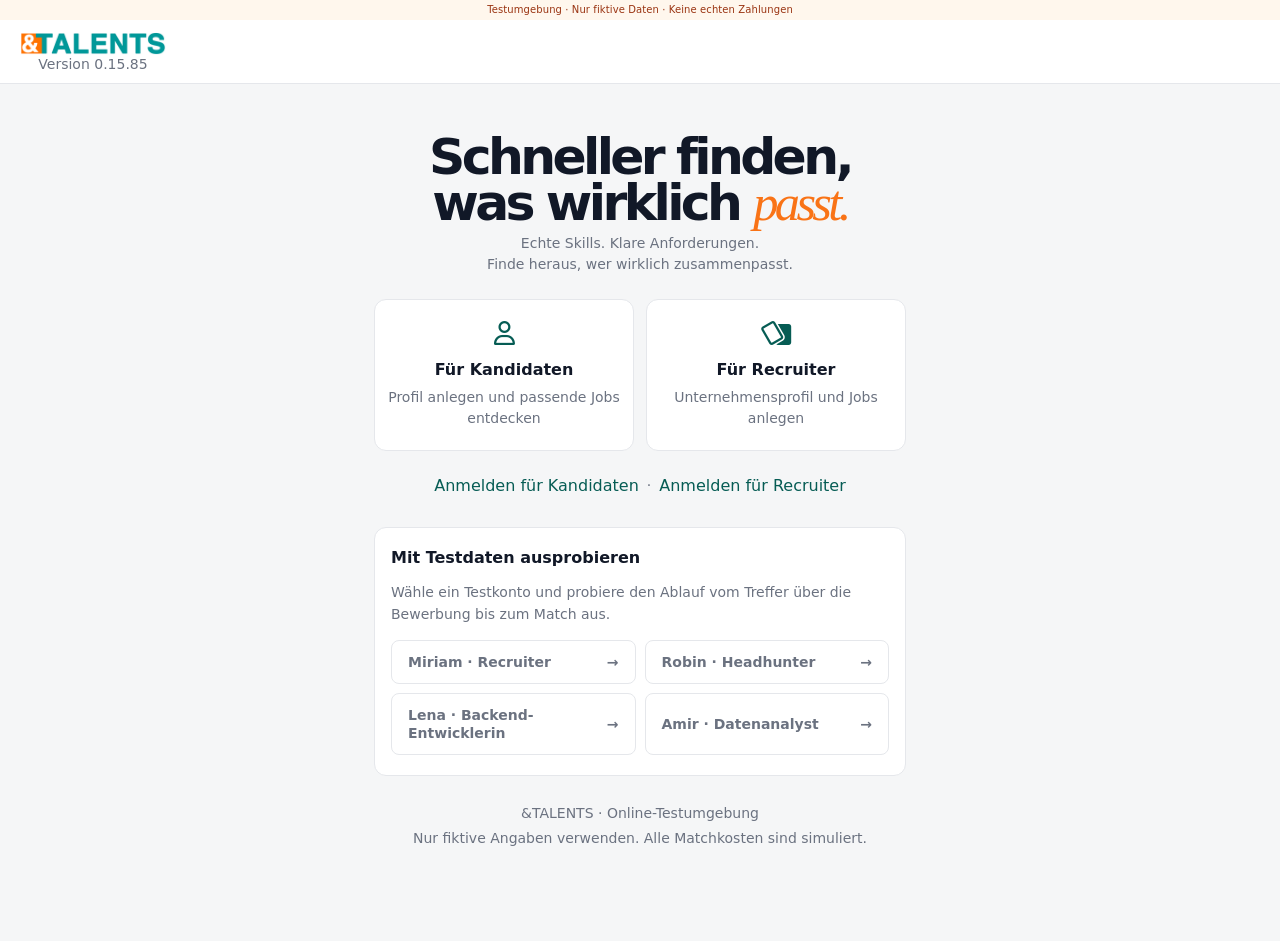
==== index.html @ 37db9def "Publish recruiter feedback in &TALENTS 0.15.85" ====
<!doctype html>
<html lang="de"><head><meta charset="utf-8"><meta name="viewport" content="width=device-width,initial-scale=1,viewport-fit=cover"><meta name="theme-color" content="#0da596"><meta name="description" content="&TALENTS Testumgebung – Profile, Jobs und skillbasiertes Matching."><title>&TALENTS · Testumgebung</title><link rel="icon" href="./logo.webp"><link rel="stylesheet" href="./theme-colors.css?v=0.10.1"><link rel="stylesheet" href="./theme-fonts.css?v=0.10.1"><link rel="stylesheet" href="./style.css?v=0.10.1"><link rel="stylesheet" href="./mobile.css?v=0.14"><link rel="stylesheet" href="./rebuild.css?v=0.15.85"><link rel="stylesheet" href="./responsive.css?v=0.12"><link rel="stylesheet" href="./desktop-layout.css?v=0.15.79"></head><body><div class="testbar">Testumgebung · Nur fiktive Daten · Keine echten Zahlungen</div><div id="app"><main class="loading" aria-live="polite">&TALENTS wird geladen …</main></div><div id="toast" role="status" aria-live="polite"></div><dialog id="modal"></dialog><script type="module" src="./app.js?v=0.15.85"></script></body></html>
---- theme-colors.css ----
/* Gemeinsame Farbpalette für App und Design-Einstellungen. */
:root {
  --theme-color-text: #111827;
  --theme-color-muted-text: #6b7280;
  --theme-color-surface: #ffffff;
  --theme-color-canvas: #f5f6f7;
  --theme-color-neutral-soft: #e9edf1;
  --theme-color-border: #e5e7eb;
  --theme-color-brand-orange: #f97316;
  --theme-color-orange-ink: #9a3412;
  --theme-color-orange-soft: #fff7ed;
  --theme-color-brand-teal: #0da596;
  --theme-color-teal-ink: #065c54;
  --theme-color-teal-soft: #eaf8f5;
  --theme-color-match-pass: #c6e6d2;
  --theme-color-match-close: #e8f5ed;
  --theme-color-green-ink: #1d5b45;
  --theme-color-match-open: #f3e4e5;
  --theme-color-field-error: #b42318;
  --theme-color-bookmark: #6d489e;
  --theme-color-bookmark-soft: #f3eeff;
}
---- theme-fonts.css ----
/* Zentrale Standardschriftgrößen für die App */
:root {
  --theme-font-body: 16px;
  --theme-font-button: 14px;
  --theme-font-field-label: 14px;
  --theme-font-footer: 14px;
  --theme-font-hint: 14px;
  --theme-font-input: 14px;
  --theme-font-intro: 14px;
  --theme-font-match-score: 22px;
  --theme-font-match-score-label: 12px;
  --theme-font-match-skill: 16px;
  --theme-font-match-skill-compact: 14px;
  --theme-font-matched-profile-skill: 14px;
  --theme-font-password-rules: 14px;
  --theme-font-primary-full: 14px;
  --theme-font-section: 18px;
  --theme-font-size-10: 10px;
  --theme-font-size-11: 14px;
  --theme-font-size-12: 14px;
  --theme-font-size-13: 14px;
  --theme-font-size-14: 14px;
  --theme-font-size-15: 16px;
  --theme-font-size-16: 16px;
  --theme-font-size-17: 16px;
  --theme-font-size-18: 18px;
  --theme-font-size-19: 18px;
  --theme-font-size-20: 18px;
  --theme-font-size-21: 16px;
  --theme-font-size-22: 18px;
  --theme-font-size-23: 24px;
  --theme-font-size-24: 24px;
  --theme-font-size-25: 24px;
  --theme-font-size-26: 24px;
  --theme-font-size-27: 24px;
  --theme-font-size-28: 24px;
  --theme-font-size-31: 24px;
  --theme-font-size-33: 24px;
  --theme-font-size-53: 24px;
  --theme-font-size-8: 10px;
  --theme-font-size-9: 10px;
  --theme-font-subheading: 16px;
  --theme-font-swipe-title: 24px;
  --theme-font-swipe-title-compact: 18px;
  --theme-font-testbar: 10px;
  --theme-font-tile-label: 14px;
  --theme-font-tile-number: 24px;
  --theme-font-title: 24px;
}
---- style.css ----
:root{font-family:-apple-system,BlinkMacSystemFont,"Segoe UI",sans-serif;color:var(--theme-color-text);background:var(--theme-color-surface);font-size:var(--theme-font-size-15);--teal:var(--theme-color-teal-ink);--orange:var(--theme-color-brand-orange);--line:var(--theme-color-border);--muted:var(--theme-color-muted-text)}*{box-sizing:border-box}body{margin:0}button,input,select,textarea{font:inherit}button,a,input{touch-action:manipulation}button,a{ -webkit-tap-highlight-color:transparent}a{color:var(--theme-color-teal-ink);text-decoration:none}a:hover{text-decoration:underline}button{cursor:pointer}button:disabled{cursor:wait;opacity:.55}button:focus-visible,a:focus-visible{outline:3px solid var(--theme-color-brand-teal);outline-offset:3px}input,select,textarea{width:100%;border:1px solid var(--theme-color-border);border-radius:10px;padding:12px 14px;background:var(--theme-color-surface);color:var(--theme-color-text);outline:none;min-height:45px}input:focus,select:focus,textarea:focus{border-color:var(--teal);box-shadow:0 0 0 3px color-mix(in srgb, var(--theme-color-brand-teal) 10%, transparent)}textarea{resize:vertical;min-height:92px}input::placeholder{color:var(--theme-color-muted-text)}label.field{display:block;margin:0 0 20px}label.field>span{display:block;font-size:var(--theme-font-field-label);font-weight:600;margin-bottom:8px}small,.muted{color:var(--muted);font-size:var(--theme-font-size-13);line-height:1.55}.testbar{background:var(--theme-color-orange-soft);color:var(--theme-color-orange-ink);padding:7px 14px;text-align:center;font-size:var(--theme-font-size-11);letter-spacing:.1px;border-bottom:1px solid var(--theme-color-orange-soft)}.header{height:78px;border-bottom:1px solid var(--line);display:flex;align-items:center;justify-content:space-between;padding:0 30px;background:var(--theme-color-surface)}.logo{display:block;width:154px;height:auto;mix-blend-mode:multiply}.header-actions{display:flex;gap:12px;align-items:center}.iconbtn{border:1px solid var(--line);background:var(--theme-color-surface);border-radius:50%;width:40px;height:40px;display:inline-flex;align-items:center;justify-content:center;color:var(--theme-color-muted-text);font-size:var(--theme-font-size-19)}.header .brand{margin:auto}.page{max-width:1080px;margin:40px auto 110px;padding:0 24px}.narrow{max-width:450px;margin:30px auto 65px;padding:0 22px}.narrow .logo{margin:0 auto 28px;width:145px}.narrow h1{font-size:var(--theme-font-size-20);margin-bottom:10px}.narrow h2{font-size:var(--theme-font-size-18);margin:25px 0 18px}.intro{font-size:var(--theme-font-intro);line-height:1.6;color:var(--theme-color-muted-text);margin:0 0 23px}h1{font-size:var(--theme-font-size-27);font-weight:650;margin:0 0 10px}h2{font-size:var(--theme-font-size-20);font-weight:600}h3{font-size:var(--theme-font-size-17);font-weight:650;margin:0 0 14px}p{line-height:1.6}.box{background:var(--theme-color-surface);border:1px solid var(--line);border-radius:14px;padding:24px;margin:18px 0;box-shadow:0 1px 3px color-mix(in srgb, var(--theme-color-text) 5%, transparent)}.box.flat{box-shadow:none}.btn{display:inline-flex;justify-content:center;align-items:center;gap:9px;border:0;border-radius:9px;background:var(--teal);color:var(--theme-color-surface);padding:12px 19px;font-weight:600;line-height:1.3;min-height:43px;text-decoration:none}.btn:hover{background:var(--theme-color-teal-ink);text-decoration:none}.btn.orange{background:var(--orange)}.btn.orange:hover{background:color-mix(in srgb, var(--theme-color-brand-orange) 85%, var(--theme-color-text))}.btn.secondary{background:var(--theme-color-surface);border:1px solid var(--theme-color-border);color:var(--theme-color-muted-text)}.btn.secondary:hover{background:var(--theme-color-canvas)}.btn.danger{background:var(--theme-color-match-open);color:var(--theme-color-field-error);border:1px solid var(--theme-color-match-open)}.btn.full{width:100%}.btn.small{padding:8px 13px;font-size:var(--theme-font-size-13);min-height:34px}.btn:disabled{pointer-events:none}.row{display:flex;align-items:center;gap:12px}.row.between{justify-content:space-between}.row.wrap{flex-wrap:wrap}.cols{display:grid;grid-template-columns:1fr 1fr;gap:16px}.steps{display:flex;justify-content:center;align-items:center;margin:5px 0 10px;gap:9px}.step{width:31px;height:31px;border-radius:50%;background:var(--theme-color-neutral-soft);color:var(--theme-color-muted-text);display:grid;place-items:center;font-size:var(--theme-font-size-13)}.step.active{background:var(--orange);color:var(--theme-color-surface)}.step.done{background:var(--teal);color:var(--theme-color-surface)}.step-line{width:46px;height:4px;background:var(--theme-color-border)}.step-caption{text-align:center;font-size:var(--theme-font-size-12);color:var(--theme-color-muted-text);margin-bottom:24px}.choices{display:flex;gap:8px;flex-wrap:wrap;margin-top:8px}.choice{position:relative;cursor:pointer}.choice input{position:absolute;opacity:0;width:1px;height:1px;min-height:0}.choice span{display:block;padding:10px 13px;border-radius:8px;border:1px solid var(--theme-color-border);color:var(--theme-color-muted-text);background:var(--theme-color-surface);font-size:var(--theme-font-size-13)}.choice input:checked+span{background:var(--theme-color-teal-soft);border-color:var(--teal);color:var(--theme-color-teal-ink)}.choice input:focus-visible+span{outline:3px solid var(--theme-color-brand-teal)}.group{margin-bottom:23px}.group>label,.group-title{font-size:var(--theme-font-size-14);font-weight:600}.group .hint{margin-top:7px}.section-label{font-size:var(--theme-font-size-13);text-transform:uppercase;letter-spacing:.8px;color:var(--theme-color-muted-text);margin:26px 0 18px}.skill-search{position:relative}.search-results{border:1px solid var(--line);border-radius:9px;margin:6px 0 14px;background:var(--theme-color-surface);max-height:260px;overflow:auto}.search-results:empty{display:none}.result{display:block;width:100%;border:0;background:none;text-align:left;padding:10px 12px;color:var(--theme-color-text);border-bottom:1px solid var(--theme-color-border);font-size:var(--theme-font-size-13)}.result:hover{background:var(--theme-color-teal-soft);color:var(--theme-color-teal-ink)}.result:last-child{border-bottom:0}.skill-area{margin:20px 0}.chips{display:flex;flex-wrap:wrap;gap:8px}.chip{display:inline-flex;align-items:center;gap:6px;font-size:var(--theme-font-size-12);border:1px solid var(--theme-color-border);background:var(--theme-color-surface);border-radius:7px;padding:7px 10px;color:var(--theme-color-muted-text)}.chip.fire{border-color:var(--theme-color-orange-soft);background:var(--theme-color-orange-soft);color:var(--theme-color-orange-ink)}.chip.good{background:var(--theme-color-match-close);border-color:var(--theme-color-match-pass);color:var(--theme-color-green-ink)}.chip.partial{background:var(--theme-color-orange-soft);border-color:var(--theme-color-orange-soft);color:var(--theme-color-orange-ink)}.chip.missing{background:var(--theme-color-match-open);border-color:var(--theme-color-match-open);color:var(--theme-color-field-error)}.chip button{border:0;padding:0;background:transparent;line-height:1;font-size:var(--theme-font-size-15);color:var(--theme-color-muted-text)}.chip .fire-toggle{filter:grayscale(1);opacity:.5}.chip.fire .fire-toggle{filter:none;opacity:1}.chip .remove-skill{margin-left:3px}.skill-title{font-size:var(--theme-font-size-13);margin-bottom:11px;font-weight:600}.counter{position:fixed;right:24px;top:130px;border:1px solid var(--theme-color-match-pass);background:var(--theme-color-match-close);color:var(--theme-color-green-ink);border-radius:11px;min-width:95px;text-align:center;padding:14px 12px;z-index:5}.counter strong{display:block;font-size:var(--theme-font-size-25);line-height:1.2}.counter small{color:inherit}.password-rules{list-style:none;padding:8px 0 0;margin:0;color:var(--theme-color-muted-text);font-size:var(--theme-font-size-11);line-height:1.9}.password-rules .valid{color:var(--theme-color-green-ink)}.password-rules li::before{content:'✓ ';margin-right:3px}.error{border:1px solid var(--theme-color-match-open);background:var(--theme-color-match-open);color:var(--theme-color-field-error);border-radius:9px;padding:12px 14px;margin:14px 0;font-size:var(--theme-font-size-13);line-height:1.55}.notice{background:var(--theme-color-teal-soft);border:1px solid var(--theme-color-teal-soft);border-radius:9px;padding:12px 14px;font-size:var(--theme-font-size-13);color:var(--theme-color-teal-ink);line-height:1.6}.notice.orange{background:var(--theme-color-orange-soft);border-color:var(--theme-color-orange-soft);color:var(--theme-color-orange-ink)}.spacer{height:18px}.stats{display:grid;grid-template-columns:repeat(4,1fr);gap:17px;margin:28px 0}.stat{background:var(--theme-color-surface);border:1px solid var(--line);border-radius:13px;padding:22px 20px}.stat strong{display:block;font-size:var(--theme-font-size-31);color:var(--teal);font-weight:600;margin-bottom:5px}.stat span{font-size:var(--theme-font-size-12);color:var(--theme-color-muted-text)}.stats .stat:last-child strong{color:var(--orange)}.cards{display:grid;grid-template-columns:repeat(2,minmax(0,1fr));gap:18px}.job-card{background:var(--theme-color-surface);border:1px solid var(--line);border-radius:14px;padding:22px;position:relative;min-width:0}.job-card h3{font-size:var(--theme-font-size-17);line-height:1.4;padding-right:64px}.company{color:var(--teal);font-size:var(--theme-font-size-13);margin-bottom:10px}.meta{display:flex;gap:10px;flex-wrap:wrap;color:var(--theme-color-muted-text);font-size:var(--theme-font-size-12);margin:10px 0 17px}.job-description{font-size:var(--theme-font-size-13);color:var(--theme-color-muted-text);line-height:1.65;margin:18px 0}.score{display:inline-flex;align-items:center;justify-content:center;flex-direction:column;width:58px;height:58px;border:3px solid var(--theme-color-match-pass);border-radius:50%;font-size:var(--theme-font-size-19);color:var(--teal);font-weight:650;flex-shrink:0}.score small{font-size:var(--theme-font-size-8);color:var(--theme-color-muted-text);font-weight:400}.job-card>.score{position:absolute;right:18px;top:20px}.card-footer{border-top:1px solid var(--theme-color-border);margin-top:20px;padding-top:16px;display:flex;align-items:center;justify-content:space-between;gap:8px}.badge{display:inline-flex;align-items:center;font-size:var(--theme-font-size-11);padding:5px 9px;border-radius:5px;background:var(--theme-color-canvas);color:var(--theme-color-muted-text);white-space:nowrap}.badge.matched{color:var(--theme-color-brand-teal);background:var(--theme-color-match-pass)}.badge.pending{background:var(--theme-color-orange-soft);color:var(--theme-color-orange-ink)}.badge.rejected,.badge.closed{background:var(--theme-color-match-open);color:var(--theme-color-field-error)}.nav{position:fixed;bottom:0;left:0;right:0;background:var(--theme-color-surface);border-top:1px solid var(--line);height:75px;display:flex;align-items:stretch;justify-content:center;gap:15px;z-index:20;padding-bottom:env(safe-area-inset-bottom)}.nav a{width:95px;display:flex;align-items:center;justify-content:center;flex-direction:column;gap:6px;color:var(--theme-color-muted-text);font-size:var(--theme-font-size-10)}.nav a:hover{text-decoration:none;background:var(--theme-color-surface)}.nav a.active{color:var(--teal);border-top:2px solid var(--teal)}.nav .navicon{font-size:var(--theme-font-size-22);height:24px}.loading{padding:80px 25px;text-align:center;color:var(--theme-color-muted-text);font-size:var(--theme-font-size-14)}.empty{text-align:center;padding:45px 22px;background:var(--theme-color-surface);border:1px dashed var(--theme-color-border);border-radius:13px;color:var(--theme-color-muted-text);line-height:1.7}.empty h2{font-size:var(--theme-font-size-18);color:var(--theme-color-muted-text);font-weight:500}.empty .empty-icon{font-size:var(--theme-font-size-33);color:var(--theme-color-match-pass)}.swipe-container{max-width:460px;margin:25px auto}.swipe-card{border:1px solid var(--line);border-radius:19px;background:var(--theme-color-surface);box-shadow:0 9px 30px color-mix(in srgb, var(--theme-color-text) 5%, transparent);padding:28px;touch-action:pan-y;transition:transform .18s,opacity .18s}.swipe-card h2{font-size:var(--theme-font-size-22);line-height:1.4;margin:20px 0 13px}.swipe-top{display:flex;align-items:center;justify-content:space-between}.swipe-actions{display:flex;justify-content:center;gap:22px;margin:25px 0 18px}.swipe-actions button{border:1px solid var(--theme-color-border);background:var(--theme-color-surface);border-radius:50%;width:62px;height:62px;font-size:var(--theme-font-size-25);box-shadow:0 4px 12px color-mix(in srgb, var(--theme-color-text) 5%, transparent)}.swipe-actions button.apply{color:var(--teal);border-color:var(--theme-color-match-pass);width:72px;height:72px;margin-top:-5px;background:var(--theme-color-surface)}.swipe-actions button.skip{color:var(--theme-color-field-error)}.swipe-actions button.bookmark{color:var(--theme-color-bookmark)}.swipe-actions-labels{display:flex;justify-content:center;gap:33px;font-size:var(--theme-font-size-11);color:var(--theme-color-muted-text)}.swipe-card.leaving{transform:translateX(100px) rotate(9deg);opacity:.1}.toolbar{display:flex;justify-content:space-between;gap:15px;align-items:end;margin:25px 0}.toolbar select{max-width:330px}.toolbar label.field{margin:0}.divider{height:1px;background:var(--line);margin:25px 0}dialog{border:1px solid var(--theme-color-border);border-radius:17px;padding:0;max-width:620px;width:calc(100% - 32px);box-shadow:0 24px 80px color-mix(in srgb, var(--theme-color-text) 15%, transparent);max-height:90vh}dialog::backdrop{background:color-mix(in srgb, var(--theme-color-text) 38%, transparent);backdrop-filter:blur(2px)}.modal-body{padding:26px}.modal-head{display:flex;justify-content:space-between;gap:18px;align-items:start;border-bottom:1px solid var(--line);padding-bottom:18px;margin-bottom:20px}.modal-head h2{margin:0;font-size:var(--theme-font-size-20);line-height:1.4}.modal-head .iconbtn{flex-shrink:0}.modal-actions{display:flex;justify-content:flex-end;gap:10px;margin-top:24px}.details-section{margin-top:23px}.details-section h3{font-size:var(--theme-font-size-14)}.contact{background:var(--theme-color-teal-soft);border:1px solid var(--theme-color-teal-soft);border-radius:10px;padding:18px;line-height:1.9;font-size:var(--theme-font-size-14)}.avatar{height:44px;width:44px;background:var(--theme-color-teal-soft);border-radius:50%;display:grid;place-items:center;color:var(--theme-color-brand-teal);font-weight:600}.document{padding:13px 0;border-bottom:1px solid var(--theme-color-border);display:flex;align-items:center;justify-content:space-between;gap:10px}.document span{overflow-wrap:anywhere;font-size:var(--theme-font-size-13)}.welcome{text-align:center;padding:12px 0}.welcome h1{font-size:var(--theme-font-size-26)}.welcome .intro{font-size:var(--theme-font-size-14)}.role-cards{display:grid;grid-template-columns:1fr 1fr;gap:15px;margin:24px 0}.role-card{border:1px solid var(--line);border-radius:12px;padding:24px 15px;background:var(--theme-color-surface);display:block;color:var(--theme-color-text)}.role-card:hover{text-decoration:none;border-color:var(--theme-color-teal-ink)}.role-card strong{display:block;margin:12px 0 8px;font-size:var(--theme-font-size-16)}.role-card .symbol{font-size:var(--theme-font-size-28);color:var(--theme-color-teal-ink)}.demo-list{display:grid;gap:9px;margin-top:14px}.demo-list button{text-align:left;justify-content:space-between;font-size:var(--theme-font-size-13)}.footer-note{text-align:center;font-size:var(--theme-font-size-11);color:var(--theme-color-muted-text);line-height:1.8;margin:25px 0}.form-error:empty{display:none}.user-summary{display:grid;grid-template-columns:1fr 1fr;gap:15px;font-size:var(--theme-font-size-13)}.user-summary strong{display:block;font-size:var(--theme-font-size-11);font-weight:500;color:var(--theme-color-muted-text);margin-bottom:5px}#toast{position:fixed;left:50%;bottom:94px;transform:translateX(-50%);background:var(--theme-color-teal-ink);color:var(--theme-color-surface);border-radius:10px;padding:12px 20px;z-index:100;max-width:90%;box-shadow:0 7px 25px color-mix(in srgb, var(--theme-color-text) 15%, transparent);font-size:var(--theme-font-size-13);display:none}#toast.show{display:block}#toast.error-toast{background:var(--theme-color-field-error)}.count-note{text-align:center;font-size:var(--theme-font-size-12);color:var(--theme-color-muted-text);margin:12px 0}.profile-sections{display:grid;grid-template-columns:1fr 1fr;gap:20px;align-items:start}.profile-sections .box{margin:0}.readonly{background:var(--theme-color-canvas)}.hint{font-size:var(--theme-font-size-12);color:var(--theme-color-muted-text);line-height:1.6}.back-link{display:block;text-align:center;margin-top:15px;color:var(--theme-color-muted-text);font-size:var(--theme-font-size-13)}.inline-error{color:var(--theme-color-field-error);font-size:var(--theme-font-size-12)}.hidden{display:none!important}.settings-note{font-size:var(--theme-font-size-12);color:var(--theme-color-muted-text);margin-top:10px}
@media(max-width:760px){.header{padding:0 18px;height:67px}.header .logo{width:132px}.page{margin-top:27px;padding:0 17px}.stats{grid-template-columns:1fr 1fr;gap:10px;margin:22px 0}.stat{padding:17px}.stat strong{font-size:var(--theme-font-size-28)}.cards,.profile-sections{grid-template-columns:1fr}.nav{gap:0;height:70px}.nav a{flex:1;width:auto;font-size:var(--theme-font-size-9)}.nav .navicon{font-size:var(--theme-font-size-20)}.counter{right:12px;top:78px;min-width:67px;padding:7px 10px}.counter strong{font-size:var(--theme-font-size-19)}.counter small{font-size:var(--theme-font-size-9)}.narrow{margin-top:23px;padding:0 18px}.narrow .logo{margin-bottom:23px}.cols{gap:10px}.box{padding:19px}.toolbar{align-items:stretch;flex-wrap:wrap}.toolbar select{max-width:none}.toolbar>*{flex:1}.swipe-card{padding:23px}.role-cards{gap:10px}.role-card{padding:20px 12px}.modal-body{padding:21px}.modal-actions{flex-wrap:wrap}.user-summary{grid-template-columns:1fr 1fr}h1{font-size:var(--theme-font-size-23)}.header .role-label{display:none}}
@media(prefers-reduced-motion:reduce){*,*:before,*:after{transition:none!important;scroll-behavior:auto!important}}
---- mobile.css ----
/* Mobile canvas and UI proportions observed in the original &TALENTS app. */
@font-face{font-family:TalentsIcons;src:url('./fa-regular-400.woff2?v=0.14') format('woff2');font-weight:400;font-display:block}
@font-face{font-family:TalentsIcons;src:url('./fa-solid-900.woff2?v=0.14') format('woff2');font-weight:900;font-display:block}
:root{font-family:Inter,ui-sans-serif,system-ui,-apple-system,BlinkMacSystemFont,"Segoe UI",sans-serif;font-size:var(--theme-font-body);color:var(--theme-color-text);background:var(--theme-color-canvas);--teal:var(--theme-color-brand-teal);--orange:var(--theme-color-brand-orange);--line:var(--theme-color-border);--muted:var(--theme-color-muted-text);--app-width:448px}
body{width:100%;max-width:var(--app-width);margin:0 auto;min-height:100dvh;background:var(--theme-color-surface);box-shadow:0 0 1px color-mix(in srgb, var(--theme-color-text) 15%, transparent)}
.fa-icon{font-family:TalentsIcons!important;font-weight:400;font-style:normal;line-height:1;display:inline-block;text-rendering:auto;-webkit-font-smoothing:antialiased}
.fa-icon.solid{font-weight:900}
.sr-only{position:absolute!important;width:1px;height:1px;padding:0;margin:-1px;overflow:hidden;clip:rect(0,0,0,0);white-space:nowrap;border:0}
.testbar{height:20px;padding:3px 6px;line-height:14px;font-size:var(--theme-font-testbar);background:var(--theme-color-orange-soft)}
.header{height:64px;padding:0 16px;display:grid;grid-template-columns:36px minmax(0,1fr) 36px;position:sticky;top:0;z-index:25}
.header .brand{justify-self:center;margin:0}
.header .logo{width:146px;max-width:100%;mix-blend-mode:normal}
.header-actions{gap:3px;justify-content:flex-end}
.iconbtn{border:0;border-radius:6px;background:transparent;color:var(--theme-color-text);width:32px;height:40px;font-size:var(--theme-font-size-16);flex-shrink:0}
.page,.narrow{width:100%;max-width:var(--app-width);margin:0 auto;padding:48px 24px 100px}
.narrow{padding-top:16px}.narrow .logo{display:none}
h1,.narrow h1{font-size:var(--theme-font-title);line-height:1.2;font-weight:700;margin:0 0 6px;color:var(--theme-color-text)}
h2,.narrow h2{font-size:var(--theme-font-section);font-weight:700;line-height:1.4}
h3{font-size:var(--theme-font-subheading);font-weight:600}
.intro{font-size:var(--theme-font-intro);line-height:21px;color:var(--theme-color-muted-text);margin:0 0 36px}
.box{padding:20px 16px;border-radius:12px;box-shadow:none}
form.box[data-form="account"],form.box[data-form="candidate"],form.box[data-form="job"],form.box[data-form="login"]{border:0;padding:0;background:transparent;margin:20px 0}
input,select,textarea,.city-display{border-color:var(--theme-color-border);border-radius:8px;padding:12px 14px;font:var(--theme-font-input) Arial,sans-serif;min-height:41px;color:var(--theme-color-text)}
input:focus,select:focus,textarea:focus{border-color:var(--theme-color-brand-orange);box-shadow:0 0 0 2px color-mix(in srgb, var(--theme-color-brand-orange) 10%, transparent)}
label.field{margin:0 0 20px}label.field>span{font-size:var(--theme-font-field-label);line-height:17px;margin-bottom:8px}
.password-rules{margin-top:-14px;padding-top:0;font-size:var(--theme-font-size-11);line-height:19px;color:var(--theme-color-muted-text)}.password-rules li:before{color:var(--theme-color-border)}.password-rules li.valid:before{color:var(--theme-color-brand-teal)}
.steps{margin:0 0 12px;gap:10px}.step-caption{margin-bottom:38px;font-size:var(--theme-font-size-12);color:var(--theme-color-muted-text)}.step{width:30px;height:30px;font-weight:600}.step-line{width:48px}
.btn{border-radius:8px;min-height:44px;font-size:var(--theme-font-button);padding:12px 16px}.btn.orange.full{padding:16px;font-size:var(--theme-font-primary-full)}
.section-label{text-transform:none;letter-spacing:0;font-size:var(--theme-font-size-14);font-weight:600;color:var(--theme-color-text);margin:36px 0 16px}
.filter-group,.group{border:1px solid var(--line);border-radius:12px;padding:16px;margin:0 0 24px;background:var(--theme-color-surface)}
.filter-group .group{padding:0;margin:12px 0 0;border:0}.filter-group label.field:last-of-type{margin-bottom:0}.filter-group :is(input,.city-display){background:var(--theme-color-neutral-soft);min-height:38px;padding:10px 12px}
.filter-group .cols{gap:12px}.filter-group .hint:empty{display:none}
.choices{gap:8px;margin-top:8px}.choice span{font-size:var(--theme-font-size-12);font-weight:700;padding:6px 16px;border-radius:20px;line-height:15px;color:var(--theme-color-text);min-height:29px}
.choice input:checked+span{background:var(--theme-color-brand-teal);color:var(--theme-color-surface);border-color:var(--theme-color-brand-teal)}
.group>label{font-size:var(--theme-font-size-14);line-height:17px}.group .hint{font-size:var(--theme-font-size-12);color:var(--theme-color-muted-text)}
.skill-search input{padding-left:14px}.skill-area{border-top:1px solid var(--line);padding-top:15px;margin:20px 0 8px}.skill-title{font-size:var(--theme-font-size-13);color:var(--theme-color-muted-text)}
.chips{gap:8px}.chip{border-radius:20px;padding:7px 12px;background:var(--theme-color-brand-teal);color:var(--theme-color-surface);border:1px solid var(--theme-color-brand-teal);font-size:var(--theme-font-size-12);font-weight:600;line-height:15px;overflow-wrap:anywhere;max-width:100%}
.chip.fire{background:var(--theme-color-brand-teal);color:var(--theme-color-surface);border-color:var(--theme-color-brand-teal)}.chip .fire-toggle{filter:none;color:var(--theme-color-surface);opacity:.5}.chip.fire .fire-toggle{color:var(--theme-color-brand-orange);opacity:1}.chip .remove-skill{color:var(--theme-color-surface);font-size:var(--theme-font-size-14)}
.chip.good{background:var(--theme-color-brand-teal);border-color:var(--theme-color-brand-teal);color:var(--theme-color-surface)}.chip.missing{background:var(--theme-color-muted-text);border-color:var(--theme-color-muted-text);color:var(--theme-color-surface)}.chip.partial{background:var(--theme-color-green-ink);border-color:var(--theme-color-green-ink);color:var(--theme-color-surface)}
.chip.fire.good,.chip.fire.missing,.chip.fire.partial{border:2px solid var(--theme-color-text);padding:6px 11px}
.counter{top:100px;right:max(12px,calc((100vw - var(--app-width))/2 + 12px));padding:8px 16px;border:0;background:var(--theme-color-brand-teal);color:var(--theme-color-surface);border-radius:20px;min-width:0;display:flex;align-items:center;gap:5px;box-shadow:0 2px 8px color-mix(in srgb, var(--theme-color-text) 15%, transparent);z-index:24;pointer-events:none}
.counter strong{font-size:var(--theme-font-size-18);line-height:18px}.counter small{font-size:var(--theme-font-size-15);line-height:18px;font-weight:500}.counter i{font-size:var(--theme-font-size-15)}
.nav{left:50%;right:auto;transform:translateX(-50%);width:100%;max-width:var(--app-width);height:calc(60px + env(safe-area-inset-bottom));gap:0;padding:0 0 env(safe-area-inset-bottom);align-items:center;justify-content:space-around;border-top:1px solid var(--theme-color-border)}
.nav a{width:40px;flex:0 0 40px;height:40px;border:0!important;border-radius:6px;padding:0;color:var(--theme-color-muted-text);font-size:var(--theme-font-size-22);gap:0}
.nav a.active{background:color-mix(in srgb, var(--theme-color-brand-orange) 18%, transparent);color:var(--theme-color-brand-orange)}.nav a:hover{background:color-mix(in srgb, var(--theme-color-brand-orange) 10%, transparent)}.nav a .fa-icon{font-size:var(--theme-font-size-22)}
.stats{grid-template-columns:1fr;gap:12px;margin:24px 0}.stat{padding:16px;border-radius:12px;display:flex;align-items:center;gap:12px}.stat strong{font-size:var(--theme-font-size-25);margin:0}.stat span{font-size:var(--theme-font-size-14)}
.cards,.profile-sections{grid-template-columns:1fr;gap:20px}.profile-sections .box{margin-bottom:20px}.toolbar{flex-wrap:wrap;gap:14px}.toolbar>label{width:100%;flex:auto}.toolbar select{max-width:100%}.row{gap:8px}.row.between{flex-wrap:wrap}.card-footer{flex-wrap:wrap}.card-footer .row{flex-wrap:wrap}
.job-card{border-radius:16px;padding:20px;box-shadow:0 2px 8px color-mix(in srgb, var(--theme-color-text) 5%, transparent)}.job-card h3{padding:0;margin:0 0 10px;font-size:var(--theme-font-size-18)}.job-card>.score{position:relative;top:auto;right:auto;width:100%;margin-bottom:16px}
.score{position:relative;display:block;height:24px;width:100%;min-width:80px;max-width:210px;border:0;border-radius:20px;background:var(--theme-color-neutral-soft);font-size:var(--theme-font-size-12);color:var(--theme-color-surface);overflow:hidden;text-align:left}
.score-fill{position:absolute;left:0;top:0;bottom:0;min-width:42px;background:var(--theme-color-brand-orange);border-radius:20px}.score-value{position:relative;display:flex;align-items:center;gap:4px;line-height:24px;padding-left:12px;font-size:var(--theme-font-size-12);font-weight:700;color:var(--theme-color-surface);white-space:nowrap}
.score-value i{font-size:var(--theme-font-size-12)}.score small{display:none}
.swipe-page{padding:16px!important;margin:0!important;height:calc(100dvh - 144px - env(safe-area-inset-bottom));min-height:350px;max-width:none;background:linear-gradient(135deg,var(--theme-color-orange-soft) 0%,var(--theme-color-teal-soft) 55%,var(--theme-color-teal-soft) 100%);overflow:hidden}
.swipe-container{width:100%;max-width:380px;height:calc(100% - 16px);margin:16px auto 0;position:relative;isolation:isolate}
.card-back{position:absolute;inset:3px 4px -3px;background:color-mix(in srgb, var(--theme-color-surface) 55%, transparent);border:1px solid var(--theme-color-border);border-radius:16px;z-index:-1;box-shadow:0 5px 15px color-mix(in srgb, var(--theme-color-text) 5%, transparent)}
.swipe-card{height:100%;width:100%;position:relative;border:1px solid var(--theme-color-border);border-radius:16px;background:var(--theme-color-surface);box-shadow:0 10px 30px color-mix(in srgb, var(--theme-color-text) 15%, transparent);padding:0;touch-action:pan-y;transition:transform .25s ease,opacity .24s ease;will-change:transform;user-select:none}
.card-scroll{height:100%;overflow:auto;overscroll-behavior:contain;border-radius:16px;padding:24px 24px 110px;scrollbar-width:thin;touch-action:pan-y}
.swipe-grab{touch-action:none;cursor:grab}.swipe-card.dragging{transition:none;cursor:grabbing}.swipe-card.dragging .swipe-grab{cursor:grabbing}
.swipe-card h2{font-size:var(--theme-font-size-18);font-weight:700;line-height:1.4;margin:0 0 20px;color:var(--theme-color-text)}.swipe-card .meta{font-size:var(--theme-font-size-13);color:var(--theme-color-muted-text);margin:0 0 32px;align-items:center;gap:10px}
.skills-panel{border:1px solid var(--theme-color-border);border-radius:12px;padding:16px;margin-bottom:20px}.skills-heading{display:flex;align-items:center;gap:20px;margin-bottom:14px}.skills-heading h3{color:var(--theme-color-brand-orange);font-size:var(--theme-font-size-18);font-weight:700;margin:0}.skills-heading .score{flex:1}
.swipe-card .chip{padding:7px 12px;font-size:var(--theme-font-size-11);gap:4px}.swipe-card .chip.fire{padding:6px 11px}.swipe-card .chip .fa-icon{font-size:var(--theme-font-size-10)}
.skills-more{display:block;background:transparent;border:0;padding:0;margin:12px 0 0;color:var(--theme-color-orange-ink);text-decoration:underline;font-size:var(--theme-font-size-13)}.extra-skills{margin-top:10px}.compare-link{font-size:var(--theme-font-size-11);color:var(--theme-color-muted-text);text-decoration:none}
.swipe-card .job-description{background:var(--theme-color-surface);border-left:3px solid var(--theme-color-brand-orange);border-radius:6px;padding:10px 14px;font-style:italic;font-size:var(--theme-font-size-14);line-height:1.7;color:var(--theme-color-muted-text);margin:0 0 12px}
.location-section h3{font-size:var(--theme-font-size-14);margin:0 0 12px}.location-map{border-radius:10px;overflow:hidden;min-height:40px;background:var(--theme-color-canvas)}.location-map iframe{width:100%;height:180px;border:0;display:block;pointer-events:none}.location-map p{padding:12px;margin:0;font-size:var(--theme-font-size-13);color:var(--theme-color-muted-text)}.job-company-meta{font-size:var(--theme-font-size-12);color:var(--theme-color-muted-text);margin-top:20px}.job-company-meta p{margin-top:4px}
.swipe-actions{position:absolute;bottom:0;left:0;right:0;height:100px;display:flex;align-items:center;justify-content:center;gap:24px;margin:0;padding:10px 12px 20px;background:linear-gradient(transparent,var(--theme-color-surface) 35%);border-radius:0 0 16px 16px}
.swipe-actions button,.swipe-actions button.apply{width:48px;height:48px;min-height:48px;border:0;margin:0;color:var(--theme-color-surface);font-size:var(--theme-font-size-16);padding:0;background:var(--theme-color-brand-teal);box-shadow:0 5px 18px color-mix(in srgb, var(--theme-color-brand-teal) 30%, transparent)}
.swipe-actions button.skip{color:var(--theme-color-surface);background:var(--theme-color-brand-orange);box-shadow:0 5px 18px color-mix(in srgb, var(--theme-color-brand-orange) 30%, transparent)}.swipe-actions button.bookmark{color:var(--theme-color-surface);background:var(--theme-color-bookmark);box-shadow:0 5px 18px color-mix(in srgb, var(--theme-color-bookmark) 30%, transparent)}
.swipe-actions button:hover{filter:brightness(1.07);transform:scale(1.05)}.swipe-card.pending .swipe-actions{pointer-events:none}.swipe-card.pending{cursor:wait}.swipe-card.pending .swipe-actions button{opacity:.6}
.swipe-feedback{position:absolute;top:35%;left:50%;transform:translate(-50%,-50%) rotate(-8deg);z-index:5;border:3px solid currentColor;border-radius:8px;color:var(--theme-color-brand-teal);font-size:var(--theme-font-size-22);font-weight:800;background:color-mix(in srgb, var(--theme-color-surface) 94%, transparent);padding:10px 14px;pointer-events:none;opacity:0}
.swipe-card.dragging .swipe-feedback:not(:empty){opacity:1}.swipe-card[data-direction="skip"] .swipe-feedback{color:var(--theme-color-brand-orange)}.swipe-card[data-direction="bookmark"] .swipe-feedback{color:var(--theme-color-bookmark)}
.swipe-card.leaving{opacity:0;transform:translateX(120%) rotate(18deg)}.swipe-card.leaving[data-leaving="skip"]{transform:translateX(-120%) rotate(-18deg)}.swipe-card.leaving[data-leaving="bookmark"]{transform:translateY(110%)}
.swipe-container>.empty{height:100%;display:flex;flex-direction:column;align-items:center;justify-content:center;padding:24px}
dialog{max-width:420px;border-radius:16px}.modal-body{padding:20px}.modal-head h2{font-size:var(--theme-font-size-19)}.modal-actions{flex-wrap:wrap}.modal-body>.row .score{width:110px}.modal-body .chip{font-size:var(--theme-font-size-11)}
#toast{max-width:calc(min(100vw,448px) - 32px);bottom:80px;font-size:var(--theme-font-size-13);text-align:center;line-height:1.4}
.notice{font-size:var(--theme-font-size-12)}.role-cards{gap:12px}.role-card{padding:20px 12px}.welcome h1{font-size:var(--theme-font-size-26)}.welcome .intro{margin-bottom:20px}.role-card strong{font-size:var(--theme-font-size-15)}.role-card small{font-size:var(--theme-font-size-12)}.footer-note{font-size:var(--theme-font-size-10)}
@media(max-width:360px){.page,.narrow{padding-left:16px;padding-right:16px}.header{padding:0 10px}.header .logo{width:126px}.card-scroll{padding:20px 18px 100px}.skills-heading{gap:12px}.choice span{padding:6px 12px}}
@media(prefers-reduced-motion:reduce){.swipe-card{transition:none}.swipe-actions button:hover{transform:none}}

.page-title{display:flex;align-items:center;gap:12px;font-size:var(--theme-font-size-24)}.page-title>.fa-icon{color:var(--theme-color-brand-orange);font-size:var(--theme-font-size-24)}.result-card{border:1px solid var(--theme-color-border);border-radius:12px;padding:24px;background:var(--theme-color-surface);box-shadow:0 1px 3px color-mix(in srgb, var(--theme-color-text) 5%, transparent)}.result-card h3{margin:0 0 12px;font-size:var(--theme-font-size-18);line-height:1.4}.result-title{padding:0;border:0;background:transparent;text-align:left;font:inherit;font-weight:600;line-height:inherit;color:var(--theme-color-text)}.result-title:hover{color:var(--theme-color-brand-orange)}.result-title:after{content:'';position:absolute;inset:0}.result-card{position:relative}.result-card .card-footer button{position:relative;z-index:1}.result-card .score{max-width:none;margin:0 0 14px;background:var(--theme-color-orange-soft);height:24px}.result-card .score-fill{background:var(--theme-color-brand-orange)}.result-meta{font-size:var(--theme-font-size-13);line-height:1.5;color:var(--theme-color-muted-text)}.result-meta>div{display:flex;gap:8px;margin:6px 0;align-items:center}.result-meta i{width:13px;flex-shrink:0}.result-dates{display:flex;flex-wrap:wrap;gap:12px;border-top:1px solid var(--theme-color-canvas);margin-top:16px;padding-top:16px;font-size:var(--theme-font-size-12);color:var(--theme-color-muted-text)}.result-dates i{margin-right:4px}
@media(max-width:448px){.page{padding-left:16px;padding-right:16px}.narrow{padding-left:16px;padding-right:16px}}
@media(max-width:360px){.header .logo{width:120px}.header-actions .iconbtn{width:28px}}

.map-credit{display:block;font-size:var(--theme-font-size-9);color:var(--theme-color-muted-text);margin-top:5px}.map-credit a{color:inherit}

.header .brand{display:flex;flex-direction:column;align-items:center;gap:3px}.app-version{font-size:var(--theme-font-size-11);line-height:13px;color:var(--theme-color-muted-text);font-weight:500;white-space:nowrap}

.search-results .result.selected,.search-results .result.selected:disabled{background:var(--theme-color-teal-soft);color:var(--theme-color-teal-ink);font-weight:600;opacity:1;cursor:default}
---- rebuild.css ----
/* Comagno shell; list comparisons follow the approved Skill Match Studio. */
:root{--app-width:448px;--match-pass:var(--theme-color-match-pass);--match-close:var(--theme-color-match-close);--match-open:var(--theme-color-match-open);--match-extra:var(--theme-color-neutral-soft);--match-score:var(--theme-color-brand-orange)}
input,select,textarea{font-family:inherit}.match-heading{display:grid;grid-template-columns:minmax(0,1fr) max-content;gap:12px;align-items:start}.match-heading h2,.match-heading h3{margin:0;overflow-wrap:anywhere;hyphens:auto;line-height:1.35}.match-heading .meta{margin:5px 0 0;font-size:var(--theme-font-size-12);line-height:1.5}.match-score-wrap{display:flex;flex-direction:column;align-items:center;gap:4px;flex:none;min-width:74.8px}.match-score{display:inline-flex;align-items:center;justify-content:center;min-width:74.8px;min-height:37.4px;padding:6px 12px;border-radius:999px;background:var(--match-score);color:var(--theme-color-surface);font-size:var(--theme-font-match-score);font-weight:600;white-space:nowrap;line-height:1.15;font-variant-numeric:tabular-nums}.match-score-label{font-size:var(--theme-font-match-score-label);color:var(--theme-color-muted-text);line-height:1.3}.match-overview{margin:6px 0 15px}.match-coverage{display:grid;grid-template-columns:repeat(var(--skill-columns),minmax(0,1fr));gap:4px;padding-top:21px}.match-unit{position:relative;height:10.5px;border-radius:2px;background:var(--theme-color-neutral-soft)}.match-unit.pass{background:var(--match-pass)}.match-unit.close{background:var(--match-close)}.match-unit.open{background:var(--theme-color-match-open)}.match-bar-star{position:absolute;bottom:calc(100% + 3px);left:50%;transform:translateX(-50%);display:flex}.match-star{width:16px;height:16px;flex:none;color:var(--orange);stroke:currentColor;fill:none;stroke-width:1.8;stroke-linejoin:round}.match-star.filled{fill:currentColor}.match-counts{display:flex;justify-content:space-between;gap:8px;font-size:var(--theme-font-size-12);color:var(--theme-color-muted-text);margin-top:7px}.match-counts b{color:var(--theme-color-text);font-weight:600}.match-list{list-style:none;margin:0;padding:0}.match-row{padding:6px 8px;border-bottom:1px solid var(--theme-color-surface);color:var(--theme-color-text)}.match-row.pass{background:var(--match-pass)}.match-row.close{background:var(--match-close)}.match-row.open{background:var(--match-open)}.match-row.extra{background:var(--match-extra)}.match-skill-name{display:flex;align-items:center;gap:6px;font-size:var(--theme-font-match-skill);line-height:1.4;font-weight:600}.match-skill-name>span{min-width:0;overflow-wrap:anywhere;hyphens:auto}.match-via{font-size:var(--theme-font-matched-profile-skill);font-weight:400;color:var(--theme-color-muted-text);padding-left:8px;margin-top:2px;overflow-wrap:anywhere}.match-via>span{font-size:var(--theme-font-size-11)}.match-description{padding:11px 14px;border-left:2px solid var(--match-score);border-radius:5px;background:var(--theme-color-canvas);color:var(--theme-color-muted-text);font-size:var(--theme-font-size-14);font-style:italic;line-height:1.6;overflow-wrap:anywhere}
.swipe-page{height:calc(100dvh - 144px - env(safe-area-inset-bottom));padding:10px!important}.swipe-container{max-width:393px;height:100%;margin:0 auto}.swipe-card{display:flex;flex-direction:column;overflow:hidden}.candidate-fixed-header{padding:16px 14px 0;flex:none;background:var(--theme-color-surface);z-index:2;border-bottom:1px solid var(--theme-color-border)}.candidate-fixed-header h2{font-size:var(--theme-font-swipe-title);margin:0;line-height:1.35}.candidate-fixed-header .match-overview{margin-bottom:21px}.swipe-card .card-scroll{flex:1;min-height:0;height:auto;border-radius:0;padding:0 14px 18px;user-select:text}.swipe-card .swipe-actions{position:relative;flex:none;height:84px;padding:14px 12px;background:var(--theme-color-surface);border-top:1px solid var(--theme-color-border);border-radius:0 0 16px 16px}.swipe-card .match-description{margin-top:20px}.swipe-card .meta{margin:5px 0 0;font-size:var(--theme-font-size-12)}.location-map iframe{pointer-events:auto}.location-heading{display:flex;gap:10px;align-items:start;justify-content:space-between;margin:20px 0 10px}.location-heading h3{margin:0;font-size:var(--theme-font-size-14);white-space:nowrap}.location-heading address{font-size:var(--theme-font-size-11);font-style:normal;color:var(--theme-color-muted-text);text-align:right}.location-map a{display:block;padding:10px;font-size:var(--theme-font-size-12)}.application-card{padding:0;overflow:hidden;border:1px solid var(--theme-color-border);border-radius:12px;background:var(--theme-color-surface);box-shadow:none;position:relative}.application-job-context{padding:14px 12px;background:var(--theme-color-canvas);border-bottom:1px solid var(--theme-color-border)}.application-job-context small{font-size:var(--theme-font-size-11)}.application-job-context h3{font-size:var(--theme-font-size-16);margin:4px 0;line-height:1.4;overflow-wrap:anywhere}.application-main{padding:14px 12px}.application-main .match-heading h3{font-size:var(--theme-font-size-21)}.application-actions{display:flex;gap:8px;flex-wrap:wrap;padding:12px;border-top:1px solid var(--theme-color-border)}.application-actions .btn{flex:1;min-width:0;justify-content:center;font-size:var(--theme-font-size-12);white-space:nowrap;min-height:46px;padding:10px}.application-card .result-dates{margin-top:8px;padding-top:10px}.application-card .result-title:after{display:none}.job-card .match-heading h3{font-size:var(--theme-font-size-19)}.job-card .card-footer{margin-top:16px}.match-profile-button{margin-top:14px;width:100%}.form-back{display:inline-flex;margin-top:18px;font-size:var(--theme-font-size-13)}.selected-skill-row{display:grid;grid-template-columns:36px minmax(0,1fr) 36px;gap:6px;align-items:center;padding:5px 4px;border-bottom:1px solid var(--theme-color-surface);background:var(--match-pass)}.selected-skill-row>span{font-size:var(--theme-font-size-14);font-weight:600;overflow-wrap:anywhere}.selected-skill-row button{min-height:36px;background:transparent;border:0;border-radius:5px;color:var(--theme-color-muted-text)}.selected-skill-row .top-skill-toggle[aria-pressed=true]{background:var(--theme-color-orange-soft);color:var(--theme-color-brand-orange)}.selected-skill-row .remove-skill{font-size:var(--theme-font-size-22)}.selected-skill-list{list-style:none;padding:0;margin:8px 0}.profile-skills-link{display:block;margin-top:12px}.experience-row{border:1px solid var(--theme-color-border);border-radius:8px;padding:14px;margin:14px 0}.experience-row h3{margin-bottom:12px}.experience-row .row{flex-wrap:wrap}.experience-row label.field{margin-bottom:12px}.experience-row .current-job{display:flex;gap:8px;align-items:center;font-size:var(--theme-font-size-13)}.current-job input{width:18px;min-height:18px}.field-error{color:var(--theme-color-field-error);font-size:var(--theme-font-size-12)}.status-pill{display:inline-block;padding:5px 9px;border-radius:6px;background:var(--theme-color-match-close);color:var(--theme-color-green-ink);font-size:var(--theme-font-size-12)}.status-pill.rejected,.status-pill.closed{background:var(--theme-color-match-open);color:var(--theme-color-field-error)}.dashboard-stat-link{display:block;color:inherit}.dashboard-stat-link:hover{text-decoration:none}.history-toggle{display:flex;align-items:center;gap:8px;font-size:var(--theme-font-size-13);margin:14px 0}.history-toggle input{width:18px;min-height:18px}.legal-copy{font-size:var(--theme-font-size-13);line-height:1.7}.legal-copy h3{margin-top:24px}.onboarding-recruiter form[data-form=account]{border:1px solid var(--theme-color-border);border-radius:12px;padding:16px}.guest-header .brand{transform:none}.guest-header{grid-template-columns:36px minmax(0,1fr) 36px}.draft-note{font-size:var(--theme-font-size-12);color:var(--theme-color-muted-text)}.counter{pointer-events:auto}.counter:focus-visible{outline:3px solid var(--theme-color-brand-orange)}.job-state-row{display:flex;align-items:center;gap:10px;margin:16px 0}.job-state-row select{flex:1}.job-status{font-size:var(--theme-font-size-12);color:var(--theme-color-muted-text)}.modal-body{max-height:calc(100dvh - 80px);overflow:auto}.empty .btn{margin-top:10px}.match-explanation{font-size:var(--theme-font-size-12);color:var(--theme-color-muted-text)}.form-actions{display:flex;gap:8px;flex-wrap:wrap}.form-actions .btn{flex:1;min-width:120px}input[readonly]{background:var(--theme-color-canvas)}.profile-contacts{padding:14px;border:1px solid var(--theme-color-match-pass);background:var(--theme-color-teal-soft);border-radius:8px;overflow-wrap:anywhere}.profile-experience{border-left:2px solid var(--theme-color-brand-teal);padding-left:12px;margin:18px 0}.profile-experience h3{margin-bottom:5px}.profile-experience p{margin:5px 0;font-size:var(--theme-font-size-13)}
@media(max-width:360px){.candidate-fixed-header{padding:12px 10px 0}.candidate-fixed-header h2{font-size:var(--theme-font-swipe-title-compact)}.match-heading{gap:8px}.swipe-card .card-scroll{padding-inline:10px}.match-skill-name{font-size:var(--theme-font-match-skill-compact)}.match-via{font-size:var(--theme-font-size-12)}.match-counts{font-size:var(--theme-font-size-11)}.application-actions{padding:10px;gap:6px}.application-main .match-heading h3{font-size:var(--theme-font-size-18)}.header .brand{transform:none}.header{grid-template-columns:30px minmax(0,1fr) 90px}.guest-header{grid-template-columns:30px minmax(0,1fr) 30px}}

.password-rules,.intro,.hint,.footer-note{color:var(--theme-color-muted-text)}.password-rules li{color:var(--theme-color-muted-text)}.text-link{border:0;background:transparent;color:var(--theme-color-teal-ink);padding:0;text-decoration:underline;font:inherit}.text-link:hover{color:var(--theme-color-teal-ink)}

dialog{padding:0;max-height:calc(100dvh - 48px);overflow:hidden}dialog .modal-body{max-height:calc(100dvh - 50px);overflow:auto;box-sizing:border-box}

/* White labels and symbols on orange surfaces. */
.match-score,.score-value,.btn.orange,.swipe-actions button.skip{color:var(--theme-color-surface)}
.job-count{position:sticky;top:var(--ui-header-height);z-index:23;display:flex;justify-content:flex-end;background:var(--theme-color-surface);border-block:1px solid var(--ui-card-border);padding:8px 0;margin-bottom:20px}
.job-card>.job-state-row{margin-top:0;padding-bottom:12px;border-bottom:1px solid var(--theme-color-border)}.minimum-warning{font-size:var(--theme-font-size-12);color:var(--theme-color-orange-ink);background:var(--theme-color-orange-soft);padding:10px;border-radius:6px}

.job-count .counter{position:static;box-shadow:none;margin:0;padding:7px 10px;max-width:100%}
.job-count .counter strong{font-size:var(--theme-font-size-16)}.job-count .counter small{font-size:var(--theme-font-size-13)}
.editor-status{margin:20px 0}.editor-status>label{display:block;font-size:var(--theme-font-size-14);font-weight:600;margin-bottom:8px}
[data-form="job"] textarea[name="description"]{min-height:64px;overflow:hidden;resize:none}
[data-form="job"] .form-actions button[type="submit"]{flex-basis:auto;white-space:nowrap}

/* Shared components, version 0.5. Keep the existing mobile canvas and palette. */
:root{--ui-card-radius:12px;--ui-control-radius:8px;--ui-card-border:var(--theme-color-border);--ui-text:var(--theme-color-text);--ui-secondary-text:var(--theme-color-muted-text);--ui-header-height:64px;--ui-nav-height:calc(60px + env(safe-area-inset-bottom))}
html{scroll-padding-top:124px}main,dialog{overflow-wrap:anywhere}input,select,textarea{min-width:0;max-width:100%;font-family:inherit;border-radius:var(--ui-control-radius)}
.cols,.user-summary{grid-template-columns:repeat(2,minmax(0,1fr))}.row>*,.match-heading>*,.profile-sections>*,.cards>*{min-width:0}
.btn{max-width:100%;min-width:0;border-radius:var(--ui-control-radius);background:var(--orange);color:var(--theme-color-surface);white-space:normal;overflow-wrap:anywhere;text-align:center}
.btn:hover,.btn.orange:hover{background:color-mix(in srgb, var(--theme-color-brand-orange) 85%, var(--theme-color-text));color:var(--theme-color-surface)}.btn.secondary:hover{background:var(--theme-color-canvas);color:var(--theme-color-muted-text)}.btn.danger:hover{background:var(--theme-color-match-open);color:var(--theme-color-field-error)}
.box,.job-card,.application-card,.result-card,.empty,.filter-group,.group,.stat{border-radius:var(--ui-card-radius);border-color:var(--ui-card-border);box-shadow:none}
.job-card .match-heading h3,.application-main .match-heading h3{font-size:var(--theme-font-size-20);margin:0;line-height:1.35}.page-title{font-size:var(--theme-font-title);line-height:1.2}
.stats{grid-template-columns:repeat(2,minmax(0,1fr));grid-auto-rows:1fr;gap:12px;margin:24px 0}
.stats>.stat{display:flex;flex-direction:column;align-items:flex-start;justify-content:flex-start;gap:8px;padding:16px;min-width:0;min-height:116px;background:var(--theme-color-surface);color:var(--ui-text);text-decoration:none}
.stats>.stat strong,.stats>.stat:last-child strong{font-size:var(--theme-font-tile-number);line-height:1.2;font-weight:600;margin:0;color:var(--teal);max-width:100%;font-variant-numeric:tabular-nums;overflow-wrap:anywhere}
.stats>.stat span{font-size:var(--theme-font-tile-label);line-height:1.45;color:var(--ui-secondary-text)}.stats>.stat.stat-expense strong{color:var(--orange)}
.stats>a.stat:hover{border-color:var(--teal);background:var(--theme-color-surface);text-decoration:none}
.stats>.stat strong.stat-value-wide{font-size:var(--theme-font-size-20)}.stats>.stat strong.stat-value-long{font-size:var(--theme-font-size-16)}
.availability-rail{position:sticky;top:var(--ui-header-height);z-index:24;display:flex;justify-content:flex-end;padding:8px 16px;background:var(--theme-color-surface);border-bottom:1px solid var(--ui-card-border)}
.availability-rail .counter{position:static;box-shadow:none;margin:0;padding:7px 10px;max-width:100%;flex-wrap:wrap;justify-content:center}
.availability-rail .counter strong{font-size:var(--theme-font-size-16)}.availability-rail .counter small{font-size:var(--theme-font-size-13)}.page-with-counter{padding-top:24px}
.badge{max-width:100%;white-space:normal;overflow-wrap:anywhere}.document{flex-wrap:wrap}.document>span,.document>div:not(.row){flex:1 1 140px;min-width:0;overflow-wrap:anywhere}.document>.row{flex-wrap:wrap}
.job-state-row{width:100%;min-width:0}.job-state-row select{min-width:0}.application-actions .btn{white-space:normal}.modal-actions{flex-wrap:wrap}.modal-actions .btn{flex:1 1 140px}
.modal-body p,.profile-experience strong,.contact,.company,.job-company-meta{overflow-wrap:anywhere}.match-counts{flex-wrap:wrap}.location-heading{flex-wrap:wrap}.location-heading address{flex:1 1 140px;overflow-wrap:anywhere}
.welcome>.row{flex-wrap:wrap}.steps{gap:8px}.step{flex-shrink:0}.step-line{flex:0 1 48px;min-width:16px}
@media(max-width:400px){.experience-row .cols{grid-template-columns:minmax(0,1fr)}}
@media(max-height:600px){.swipe-page{height:auto;min-height:calc(100dvh - 144px);overflow:visible;padding-bottom:calc(var(--ui-nav-height) + 12px)!important}.swipe-container,.swipe-card{height:auto}.swipe-card .card-scroll{overflow:visible;flex:none}.swipe-card .swipe-actions{position:relative}.swipe-container>.empty{min-height:220px}}

.top-skill-toggle .match-star,.hint .match-star{vertical-align:middle}
.search-results .result.selected{background:var(--match-pass);color:var(--theme-color-text);cursor:pointer}
.choice input[name="leadership"]:focus-visible+span{outline-color:var(--theme-color-text)}
.login-test-note{margin:-8px 0 14px;padding:8px 10px;border-radius:var(--ui-control-radius);background:var(--theme-color-orange-soft)}
.candidate-location{grid-template-columns:minmax(0,7fr) minmax(0,13fr)}
.candidate-location>.field{margin:0}
.city-display{display:block;width:100%;border:1px solid var(--ui-card-border);border-radius:var(--ui-control-radius);font-family:inherit;white-space:nowrap;overflow:hidden;text-overflow:ellipsis}
.profile-fields{border:0;padding:0;margin:0;min-inline-size:0}
[data-form="profile"] [hidden]{display:none}
.static-skill-list .selected-skill-row{grid-template-columns:24px minmax(0,1fr);padding:8px}
.selected-skill-marker{display:flex;justify-content:center}
.experience-row .current-job+.field{margin-top:16px}
.password-entry{display:flex;gap:8px;align-items:center}
.password-entry input{flex:1}
.password-entry .btn{flex:none}
.company-name{color:var(--theme-color-teal-ink)}
.company-industry{color:var(--theme-color-text)}
.swipe-company{font-size:var(--theme-font-size-12);margin:4px 0}
.job-facts{margin:4px 0 8px;color:var(--ui-secondary-text);font-size:var(--theme-font-size-12);line-height:1.4;overflow-wrap:break-word}
.match-count{padding:2px 5px;border-radius:3px;color:var(--theme-color-text);white-space:nowrap}
.match-count.pass{background:var(--match-pass)}
.match-count.close{background:var(--match-close)}
.match-count.open{background:var(--theme-color-match-open)}
.swipe-score-info{display:flex;flex:none;align-items:center;justify-content:center;min-width:44px;min-height:44px;padding:0 2px;border:0;background:transparent;color:var(--ui-secondary-text)}
.swipe-score-info .match-score-wrap{min-width:0}
.swipe-score-info .match-score-label{display:inline-flex;align-items:center;gap:5px;white-space:nowrap}
.swipe-info-icon{display:inline-grid;place-items:center;width:19px;height:19px;border:1px solid currentColor;border-radius:50%;font-size:var(--theme-font-size-12);font-weight:700;line-height:1}
.mobile-detail-toggle{margin:8px 0}
.skill-overlap-notice{display:grid;gap:12px;margin:8px 0 12px}
.skill-overlap-notice p{margin:0}
.recruiter-feedback{max-width:720px}
.feedback-rating{border:0;margin:0 0 18px;padding:0;min-inline-size:0}
.feedback-rating legend{font-weight:600;padding:0}
.feedback-rating-options{display:grid;grid-template-columns:repeat(5,minmax(0,1fr));gap:8px}
.feedback-rating-options label{position:relative}
.feedback-rating-options input{position:absolute;inset:0;width:100%;height:100%;margin:0;opacity:0;cursor:pointer}
.feedback-rating-options span{display:grid;place-items:center;min-height:44px;border:1px solid var(--line);border-radius:8px}
.feedback-rating-options input:checked+span{background:var(--teal);border-color:var(--teal);color:white}
.feedback-rating-options input:focus-visible+span{outline:2px solid currentColor;outline-offset:2px}
.feedback-rating-options input:checked:focus-visible+span{outline-color:var(--teal)}
@media(min-width:1024px){.feedback-rating-options{grid-template-columns:repeat(10,minmax(0,1fr))}}
.currency-symbol{color:inherit;font-weight:600;line-height:1}
.page-title>.currency-symbol{color:var(--theme-color-brand-orange)}
.counter[hidden],.availability-rail:has(> .counter[hidden]),.job-count:has(> .counter[hidden]){display:none}
.welcome > .welcome-headline{
 font-size:clamp(2rem,6vw,3.15rem);
 line-height:.91;
 letter-spacing:-.072em;
}
.welcome-headline-accent{
 color:var(--theme-color-brand-orange);
 font-family:Georgia,serif;
 font-style:italic;
 font-weight:500;
}
.profile-picture-layout{display:grid;grid-template-columns:auto minmax(0,1fr);gap:12px;align-items:start;margin:16px 0 20px}
.profile-picture-preview{display:grid;place-items:center;width:64px;height:64px;overflow:hidden;border:1px solid var(--theme-color-border);border-radius:50%;color:var(--theme-color-teal-ink);background:var(--theme-color-teal-soft)}
.profile-picture-preview img{width:100%;height:100%;object-fit:cover}
.profile-picture [hidden]{display:none}
.profile-picture h3{margin:0 0 8px}
.profile-picture-actions{flex-wrap:wrap}
.profile-picture .hint{margin:6px 0 0}
.profile-picture [data-picture-feedback]:empty{display:none}
#experience-rows:not(:empty) + .experience-empty{display:none}
.candidate-career .profile-experience h4{margin:0 0 5px;overflow-wrap:anywhere}
.match-contact-card h3{margin:0 0 12px}
.match-contact-identity{display:flex;align-items:center;gap:12px}
.match-contact-avatar{display:grid;place-items:center;flex:none;width:56px;height:56px;border:1px solid var(--theme-color-match-pass);border-radius:50%;overflow:hidden;color:var(--theme-color-teal-ink);background:var(--theme-color-surface)}
.match-contact-avatar .fa-icon{font-size:var(--theme-font-size-20)}
.match-contact-avatar:has(img:not([hidden])) .fa-icon{display:none}
.match-contact-picture{width:100%;height:100%;object-fit:cover}
.match-contact-card .contact-details dt{font-size:var(--theme-font-size-12);color:var(--theme-color-muted-text)}
.match-contact-name dd{font-size:var(--theme-font-size-18);font-weight:700}
.match-contact-card .match-contact-channels{grid-template-columns:repeat(auto-fit,minmax(min(100%,175px),1fr));gap:8px 16px;margin-top:12px;padding-top:12px;border-top:1px solid var(--theme-color-match-pass)}
@media(width < 960px){
 .nav a.active[data-nav-page="applications"],.page-title[data-page-title="applications"]>.fa-icon{color:var(--theme-color-brand-teal)}
 .nav a.active[data-nav-page="applications"]{background:var(--theme-color-teal-soft)}
 .nav a.active[data-nav-page="saved"],.page-title[data-page-title="saved"]>.fa-icon{color:var(--theme-color-bookmark)}
 .nav a.active[data-nav-page="saved"]{background:var(--theme-color-bookmark-soft)}
 .swipe-page-title{margin:0 12px 10px}
 .candidate-list-card{padding:14px 12px}
 .swipe-card .candidate-fixed-header{padding:14px 12px 0}
 .swipe-card .card-scroll{padding-inline:12px}
}
@media(width < 960px) and (min-height:601px){
 .swipe-page{display:flex;flex-direction:column}
 .swipe-page #candidate-feed{flex:1;min-height:0}
 .swipe-page #candidate-feed .desktop-detail-layout{height:100%}
}
.talent-match .application-main > .profile-contacts{margin-top:16px}
@media(width < 960px){.mobile-detail-content:not(.is-expanded){display:none}}
@media(min-width:960px){
 .mobile-detail-toggle,.mobile-only{display:none}
 .recruiter-application .application-disclosure{display:contents}
 .application-disclosure > .desktop-only{display:contents}
}
.match-score-dialog-help{color:var(--theme-color-muted-text);font-size:var(--theme-font-hint)}
@media(width < 960px){.swipe-page .swipe-container{max-width:none}}
.swipe-score-info:focus-visible{outline:2px solid var(--theme-color-brand-orange);outline-offset:2px;border-radius:6px}
.swipe-intro-list{display:grid;gap:14px;list-style:none;margin:16px 0;padding:0}
.swipe-intro-list li{display:grid;grid-template-columns:36px 1fr;gap:12px;align-items:start}
.swipe-intro-list p{margin:3px 0 0}
.swipe-intro-icon{display:grid;place-items:center;width:36px;height:36px;border-radius:50%;color:var(--theme-color-surface)}
.swipe-intro-icon.skip{background:var(--theme-color-brand-orange)}
.swipe-intro-icon.bookmark{background:var(--theme-color-bookmark)}
.swipe-intro-icon.apply{background:var(--theme-color-brand-teal)}
.candidate-job-location{margin-bottom:12px}
.job-list-details>summary{color:var(--ui-text);cursor:pointer;font-size:var(--theme-font-size-13);font-weight:600;padding:9px 0}
.job-list-details[open]>summary{margin-bottom:6px}
.candidate-list-card .result-dates{margin:0;padding:0 0 8px;border-top:0;align-items:center}
.job-description-block{padding-block-start:32px}
.recruiter-job-card > .selected-skill-list:has(+ .job-description-block){margin-block-end:0}
.job-description-block > .job-description-title{
 padding:0;
 margin:0 0 6px;
 font-size:var(--theme-font-size-14);
 font-weight:600;
 line-height:normal;
}
.job-description-block > .match-description{margin-top:0;white-space:pre-wrap}
.filter-group input:is([name=min_salary],[name=max_salary]){background:var(--theme-color-surface)}

.stats>.stat{
 position:relative;
 overflow:hidden;
 background:var(--tile-background);
 border-color:var(--tile-border);
}
.stat-cards{--tile-background:var(--theme-color-teal-soft);--tile-border:var(--theme-color-teal-soft);--tile-ink:var(--theme-color-teal-ink)}
.stat-send{--tile-background:var(--theme-color-orange-soft);--tile-border:var(--theme-color-orange-soft);--tile-ink:var(--theme-color-orange-ink)}
.stat-match{--tile-background:var(--theme-color-match-pass);--tile-border:var(--theme-color-match-pass);--tile-ink:var(--theme-color-green-ink)}
.stat-bookmark{--tile-background:var(--theme-color-bookmark-soft);--tile-border:var(--theme-color-bookmark-soft);--tile-ink:var(--theme-color-bookmark)}
.stat-expense{--tile-background:color-mix(in srgb, var(--theme-color-brand-orange) 16%, var(--theme-color-surface));--tile-border:var(--theme-color-orange-soft);--tile-ink:var(--theme-color-orange-ink)}
.stats>.stat strong,.stats>.stat:last-child strong,.stats>.stat.stat-expense strong{
 position:relative;
 z-index:1;
 color:var(--tile-ink);
}
.stats>.stat>span:not(.stat-watermark){position:relative;z-index:1}
.stats>.stat .stat-watermark{
 position:absolute;
 right:9px;
 bottom:5px;
 color:var(--tile-ink);
 opacity:.15;
 font-size:var(--theme-font-size-53);
 line-height:1;
 pointer-events:none;
}
.stats>a.stat:hover{background:var(--tile-background);border-color:var(--tile-ink)}
.dashboard-actions{display:flex;gap:8px;flex-wrap:wrap}
.cost-summary h2{font-size:var(--theme-font-size-16);margin:16px 0 12px}
.cost-total{display:flex;align-items:baseline;justify-content:space-between;gap:8px;flex-wrap:wrap;margin:0;padding-bottom:12px;border-bottom:1px solid var(--ui-card-border)}
.cost-total strong{color:var(--theme-color-orange-ink);font-size:var(--theme-font-size-22)}
.cost-months{display:grid;gap:12px;margin:0;padding:0;list-style:none}
.cost-months li{display:grid;grid-template-columns:minmax(0,1fr) auto;align-items:baseline;gap:6px 12px;font-size:var(--theme-font-size-13)}
.cost-track{grid-column:1/-1;display:block;height:6px;border-radius:6px;background:var(--theme-color-neutral-soft);overflow:hidden}
.cost-track span{display:block;height:100%;border-radius:inherit;background:var(--theme-color-brand-orange)}

.hint,.group .hint,.notice,.settings-note,.minimum-warning,.match-explanation,.field-error{font-size:var(--theme-font-hint)}
.footer-note{font-size:var(--theme-font-footer)}
.password-rules{font-size:var(--theme-font-password-rules);line-height:1.5}

.details-section > .match-section-title,
.match-comparison > .match-section-title,
.recruiter-job-card > .match-section-title,
.match-section-title{padding:0;margin:0 0 8px;font-size:var(--theme-font-size-16);font-weight:600;line-height:1.35}
.match-modal-skills{margin-top:16px}
.match-profile-documents > h3{margin-bottom:4px}
.match-profile-documents > .document{padding-block:6px}
.match-profile-documents > .hint{margin-top:4px}
.recruiter-job-card .card-footer > .row{flex-wrap:wrap;justify-content:flex-end}
.recruiter-application:not(.recruiter-match) .result-dates{align-items:center;justify-content:center}
@media(width < 960px){
 .recruiter-match-skills .match-section-title{margin-top:12px}
 .recruiter-match .details-section{margin:16px 0}
 .recruiter-job-card .card-footer{flex-direction:column;align-items:flex-start}
 .recruiter-job-card .card-footer > .row{justify-content:flex-start}
}
---- responsive.css ----
.desktop-nav,
.desktop-label {
  display: none;
}

#toast { pointer-events: none; }

@media (width < 960px) {
  body:has(.swipe-page) #toast { bottom: calc(var(--ui-nav-height) + 88px); }
}

@media (max-width: 360px) {
  .header { grid-template-columns: 30px minmax(0, 1fr) 30px; }
}

@media (min-width: 960px) {
  body {
    max-width: none;
    background: var(--theme-color-canvas);
    box-shadow: none;
  }

  .header,
  .guest-header {
    display: flex;
    justify-content: space-between;
    align-items: center;
    gap: 16px;
    padding-inline: max(24px, calc((100% - 1088px) / 2));
  }

  .header .brand { flex: none; }
  .header .header-spacer,
  .header .mobile-dashboard,
  .nav { display: none; }

  .desktop-nav {
    display: flex;
    justify-content: center;
    gap: 4px;
    min-width: 0;
  }

  .desktop-nav a,
  .header-actions .iconbtn {
    display: inline-flex;
    align-items: center;
    gap: 7px;
    width: auto;
    min-height: 44px;
    padding: 6px 9px;
    border-radius: var(--ui-control-radius);
    color: var(--theme-color-text);
    font-size: var(--theme-font-button);
    font-weight: 600;
    white-space: nowrap;
  }

  .desktop-nav a:hover,
  .desktop-nav a.active,
  .header-actions .iconbtn:hover {
    background: var(--theme-color-orange-soft);
    color: var(--theme-color-orange-ink);
    text-decoration: none;
  }

  .desktop-label { display: inline; }
  .page { max-width: 1136px; padding: 38px 24px 64px; }
  .narrow { max-width: 580px; padding: 38px 24px 64px; }
  .page:has(> form[data-count-form]) { max-width: 760px; }
  .availability-rail { padding-inline: max(24px, calc((100% - 712px) / 2)); }
  .page-with-counter { padding-top: 28px; }
  .job-count { background: var(--theme-color-canvas); }

  .stats { grid-template-columns: repeat(4, minmax(0, 1fr)); }
  .cards,
  .profile-sections { grid-template-columns: repeat(2, minmax(0, 1fr)); align-items: start; }
  .cards > .empty { grid-column: 1 / -1; }
  .toolbar { justify-content: flex-start; }
  .toolbar > label { flex: 1 1 240px; max-width: 340px; width: auto; }
  .toolbar > label:only-child { flex-grow: 0; }
  .demo-list { grid-template-columns: repeat(2, minmax(0, 1fr)); }

  .swipe-page {
    max-width: none;
    height: auto;
    min-height: calc(100dvh - 84px);
    padding: 28px 24px 56px !important;
    overflow: visible;
  }

  .swipe-container { max-width: 760px; height: auto; }
  .swipe-card { height: auto; reading-flow: flex-visual; }
  .candidate-fixed-header { padding: 20px 24px 0; }

  .swipe-card .swipe-actions {
    order: 1;
    height: auto;
    justify-content: flex-end;
    gap: 12px;
    padding: 12px 24px;
    border-top: 0;
    border-bottom: 1px solid var(--theme-color-border);
    border-radius: 0;
  }

  .swipe-card .swipe-actions button {
    display: inline-flex;
    justify-content: center;
    align-items: center;
    gap: 8px;
    width: auto;
    min-width: 112px;
    padding-inline: 16px;
    border-radius: var(--ui-control-radius);
    box-shadow: none;
    font-size: var(--theme-font-button);
    font-weight: 600;
  }

  .swipe-card .card-scroll {
    order: 2;
    overflow: visible;
    padding: 16px 24px 24px;
  }

  #modal { width: min(680px, calc(100vw - 48px)); }
}

@media (960px <= width <= 1080px) {
  .desktop-nav a .fa-icon { display: none; }
}
---- desktop-layout.css ----
.desktop-only { display: none; }
.desktop-shell, .desktop-detail-layout, .desktop-detail-item,
.desktop-editor, .desktop-profile-section,
.desktop-company-layout, .desktop-costs { display: contents; }
.box.desktop-profile-section { display: block; }
.load-placeholder {
  display: grid;
  gap: 12px;
  padding: 18px;
  border: 1px solid var(--theme-color-border);
  border-radius: var(--ui-card-radius);
  background: var(--theme-color-surface);
}
.load-placeholder > span:not(.sr-only) {
  display: block;
  height: 16px;
  border-radius: 4px;
  background: var(--theme-color-neutral-soft);
}
.load-placeholder > span:nth-child(2) { width: 58%; }
.load-placeholder > span:last-child { width: 77%; }
.feed-detail-placeholder { margin: 0; }
.feed-detail-placeholder [data-feed-detail-status] { margin-top: 12px; }
.dashboard-shortcuts > .box { margin: 0; }
.profile-summary { overflow: hidden; resize: none; }
.contact-details { display: grid; gap: 8px; margin: 0; }
.contact-details dt { font-weight: 600; }
.contact-details dd { margin: 0; }
.job-filter-summary { margin: 16px 0; }
.job-filter-summary h4 { margin: 0 0 8px; font-size: var(--theme-font-size-14); }
.job-filter-summary dl { margin: 0; }
.job-filter-summary dl > div {
  display: grid;
  grid-template-columns: repeat(2, minmax(0, 1fr));
  gap: 8px;
  padding: 6px 0;
  border-top: 1px solid var(--theme-color-border);
  font-size: var(--theme-font-size-14);
}
.job-filter-summary dt { color: var(--theme-color-muted-text); }
.job-filter-summary dd { margin: 0; overflow-wrap: anywhere; }
.company-directory-profiles { list-style: none; padding: 0; margin: 0 0 12px; border-block-end: 1px solid var(--theme-color-border); }
.company-directory-profiles > li + li { border-top: 1px solid var(--theme-color-border); }
.company-profile-link { display: block; padding: 10px 12px; color: var(--theme-color-text); line-height: 1.4; overflow-wrap: anywhere; }
.company-profile-link:hover, .company-profile-link[aria-current="page"] { background: var(--theme-color-teal-soft); color: var(--theme-color-teal-ink); }
.company-profile-link[aria-current="page"] { box-shadow: inset 3px 0 var(--theme-color-brand-teal); }
.company-profile-facts { margin: 0 0 16px; }
.company-profile-facts > div { border-top: 1px solid var(--theme-color-border); padding: 8px 0; }
.company-profile-facts dt { font-weight: 600; }
.company-profile-facts dd { margin: 0; }
.company-location-actions { margin: 12px 0; }
.company-mobile-tabs { margin-bottom: 16px; }
.company-mobile-tabs [aria-pressed="true"] { background: var(--theme-color-teal-soft); color: var(--theme-color-teal-ink); }
[data-company-mode] .choice span { font-weight: 400; }
[data-company-mode] .group > label, [data-company-mode] .field > span { font-weight: 600; }
[data-company-invalid] { border-color: var(--theme-color-field-error); }
@media (width < 960px) {
  .company-profile-columns[data-company-tab="facts"] > .company-sites,
  .company-profile-columns[data-company-tab="sites"] > .company-facts { display: none; }
}

@media (width < 960px) {
  #candidate-feed { height: 100%; }
}

.job-import summary { cursor: pointer; font-weight: 600; }
.job-import > details { margin-top: 14px; }
.job-import [role="status"]:empty { display: none; }

.company-account-actions { display: flex; flex-wrap: wrap; gap: 8px; }
.company-account-actions .btn { flex: 0 0 auto; white-space: normal; overflow-wrap: normal; }

.recruiter-match-about { margin: 12px 0; }
.recruiter-match-about > h3 { margin: 0 0 6px; font-size: var(--theme-font-size-14); }
.recruiter-match-about > p { margin: 0; white-space: pre-wrap; overflow-wrap: anywhere; }

.match-status-editor { margin-block: 8px; }
.talent-match .result-dates { align-items: center; }
.talent-match-details { display: grid; gap: 16px; }
.talent-match-details > .candidate-job-location:first-child { margin-top: 16px; }
.candidate-job-actions { justify-content: flex-start; gap: 8px; }

@media (min-width: 960px) {
  .desktop-only { display: revert; }
  .header { padding-inline: max(20px, calc((100% - 1240px) / 2)); }
  .header-actions .header-profile-link { height: auto; }
  .header-profile-label { display: grid; min-width: 0; max-width: min(18rem, 40vw); line-height: 1.3; }
  .header-profile-name {
    overflow: hidden;
    text-overflow: ellipsis;
    color: var(--theme-color-muted-text);
    font-size: var(--theme-font-size-13);
    font-weight: 400;
  }
  .desktop-shell {
    display: grid;
    grid-template-columns: 205px minmax(0, 1fr);
    max-width: 1280px;
    min-height: calc(100dvh - var(--ui-header-height));
    margin-inline: auto;
  }
  .desktop-shell > .desktop-nav {
    display: flex;
    flex-direction: column;
    justify-content: flex-start;
    padding: 16px 11px;
    background: var(--theme-color-surface);
    border-inline-end: 1px solid var(--theme-color-border);
  }
  .desktop-shell > .desktop-nav-recruiter {
    position: sticky;
    top: var(--ui-header-height);
    align-self: start;
    height: calc(100dvh - var(--ui-header-height));
    overflow-y: auto;
  }
  .desktop-shell > .desktop-nav a {
    white-space: normal;
    overflow-wrap: anywhere;
  }
  .desktop-shell > .desktop-nav-recruiter > a {
    display: grid;
    grid-template-columns: 1.25rem minmax(0, 1fr);
  }
  .desktop-shell > .desktop-nav-recruiter > a > :is(.fa-icon, .currency-symbol) {
    display: block;
    text-align: center;
  }
  .desktop-workspace { min-width: 0; }
  .desktop-shell .page {
    width: 100%;
    max-width: none;
    margin: 0;
    padding: 24px;
  }
  .desktop-shell .page:has(> form[data-form="candidate"]) { max-width: 760px; }
  .desktop-shell .availability-rail { padding-inline: 24px; }
  .desktop-shell .swipe-page { padding: 24px !important; background: var(--theme-color-canvas); }
  .desktop-shell .swipe-container { width: 100%; margin: 0; }
  .desktop-shell .swipe-card { box-shadow: none; }
  .desktop-shell .swipe-page > h1 {
    position: static !important;
    width: auto;
    height: auto;
    margin: 0 0 16px;
    clip: auto;
    overflow: visible;
    white-space: normal;
  }
  .desktop-detail-layout {
    display: grid;
    grid-template-columns: minmax(250px, .85fr) minmax(0, 1.15fr);
    gap: 16px;
    align-items: start;
  }
  .desktop-detail-layout[data-desktop-detail*="-applications-"] {
    grid-template-columns: minmax(280px, .85fr) minmax(0, 1.15fr);
  }
  .desktop-detail-layout[data-desktop-detail="recruiter-jobs"] {
    grid-template-columns: minmax(350px, 1fr) minmax(0, 1.15fr);
  }
  .desktop-detail-panels { display: block; min-width: 0; }
  [data-desktop-detail="talent-applications-open"] .candidate-list-card,
  [data-desktop-detail="talent-saved"] .candidate-list-card {
    display: flex;
    flex-direction: column;
    reading-flow: flex-visual;
  }
  .candidate-list-card > .match-heading { order: -2; }
  .candidate-list-card > .candidate-job-actions {
    order: -1;
    margin: 0 0 12px;
    border-top: 0;
    padding: 0;
  }
  .desktop-detail-item[data-desktop-current] { display: block; }
  .desktop-detail-item:not([data-desktop-current]) { display: none; }
  .desktop-table-panel {
    min-width: 0;
    padding: 12px;
    border: 1px solid var(--theme-color-border);
    border-radius: var(--ui-card-radius);
    background: var(--theme-color-surface);
    color: var(--theme-color-text);
  }
  .desktop-table-panel h2 { margin: 0 0 8px; }
  .desktop-table { width: 100%; border-collapse: collapse; table-layout: fixed; }
  .desktop-table th, .desktop-table td {
    padding: 9px 7px;
    border-bottom: 1px solid var(--theme-color-border);
    text-align: left;
    vertical-align: middle;
    overflow-wrap: anywhere;
  }
  .desktop-table th { color: var(--theme-color-muted-text); font-size: var(--theme-font-size-12); }
  .desktop-table th:last-child, .desktop-table td:last-child { text-align: right; }
  .desktop-table th:last-child { width: 28%; }
  .desktop-table tbody tr { position: relative; }
  .desktop-table tbody tr:last-child td { border-bottom: 0; }
  .desktop-table tbody tr[data-desktop-current] { background: var(--theme-color-teal-soft); }
  .desktop-table tbody tr[data-desktop-current] td:first-child { box-shadow: inset 3px 0 var(--theme-color-brand-teal); }
  .desktop-row-control {
    border: 0;
    background: transparent;
    color: var(--theme-color-teal-ink);
    padding: 0;
    font: inherit;
    font-weight: 600;
    text-align: left;
    overflow-wrap: anywhere;
  }
  .desktop-row-control::after { position: absolute; z-index: 1; inset: 0; content: ""; }
  .desktop-row-control:focus-visible::after { outline: 2px solid var(--theme-color-teal-ink); outline-offset: -2px; }
  .desktop-table small { display: block; margin-top: 3px; color: var(--theme-color-muted-text); }
  .desktop-table[data-desktop-table^="talent-"] .desktop-row-control,
  .desktop-table[data-desktop-table="dashboard-talent-jobs"] .desktop-row-control,
  .recruiter-application .desktop-job-title,
  .job-card .match-heading h3,
  .talent-match .result-title,
  .swipe-card .match-heading h2 {
    color: var(--theme-color-text);
    font-weight: 700;
  }
  .desktop-job-list { list-style: none; margin: 0; padding: 0; }
  .desktop-job-list > li + li { border-top: 1px solid var(--theme-color-border); }
  .desktop-result-row { position: relative; padding: 10px 12px; }
  .desktop-result-row[data-desktop-current] {
    background: var(--theme-color-teal-soft);
    box-shadow: inset 3px 0 var(--theme-color-brand-teal);
  }
  .desktop-result-row > .desktop-row-control {
    display: block;
    width: 100%;
    color: var(--theme-color-text);
    font-weight: 700;
  }
  .desktop-result-subtitle { display: block; color: var(--theme-color-text); overflow-wrap: anywhere; }
  .desktop-result-summary { display: flex; flex-wrap: wrap; align-items: center; justify-content: space-between; gap: 6px 12px; margin-top: 8px; }
  .desktop-result-summary .desktop-compact-score { margin-inline-start: auto; }
  .desktop-application-status { display: flex; flex-wrap: wrap; align-items: center; gap: 4px 8px; white-space: nowrap; }
  .desktop-application-status small { color: var(--theme-color-muted-text); }
  .desktop-compact-score {
    display: inline-block;
    padding: 3px 7px;
    border-radius: 999px;
    background: var(--theme-color-orange-soft);
    color: var(--theme-color-orange-ink);
    font-weight: 650;
    font-variant-numeric: tabular-nums;
    white-space: nowrap;
  }
  .recruiter-application .application-job-context { display: none; }
  .recruiter-application .desktop-job-title { display: block; color: var(--theme-color-text); }
  .recruiter-application { display: flex; flex-direction: column; gap: 10px; padding: 14px; reading-flow: flex-visual; }
  .recruiter-application .application-main { display: contents; }
  .recruiter-application .match-heading { order: -3; }
  .recruiter-application .application-actions,
  .recruiter-application .desktop-match-profile { order: -2; }
  .recruiter-application .recruiter-match-about { margin: 0; }
  .recruiter-application .application-actions { justify-content: flex-start; }
  .recruiter-application .application-actions { border: 0; padding: 0; }
  .recruiter-application .application-actions .btn { flex: initial; }
  .recruiter-match { padding: 18px; }
  .recruiter-match .application-main { display: flex; flex-direction: column; gap: 14px; padding: 0; }
  .recruiter-match .match-heading { order: 0; }
  .recruiter-match .result-dates { order: 1; margin: 0; border: 0; padding: 0; }
  .recruiter-match .recruiter-match-about { order: 2; margin: 0; }
  .recruiter-match .match-status-editor { order: 1; margin: 0; }
  .recruiter-match-skills { order: 2; border-top: 1px solid var(--theme-color-border); padding-top: 14px; }
  .recruiter-match-skills > h3 { margin: 0 0 12px; }
  .recruiter-match .desktop-match-profile { order: 3; display: grid; gap: 14px; border-top: 1px solid var(--theme-color-border); padding-top: 14px; }
  .recruiter-match-profile-button { display: none; }
  .desktop-editor {
    display: grid;
    grid-template-columns: minmax(0, 1fr) minmax(0, 1fr);
    gap: 16px;
    align-items: start;
    margin-block: 18px 20px;
  }
  .desktop-editor > form.box[data-form="job"], .desktop-editor > .desktop-editor-preview { margin: 0; }
  .desktop-editor > form { min-width: 0; }
  .desktop-editor [data-action="preview-job"] { display: none; }
  .desktop-profile-section { display: block; }
  .desktop-profile-section:not([data-desktop-current]) { display: none; }
  .desktop-profile-tabs {
    display: flex;
    flex-wrap: wrap;
    gap: 6px;
    margin-bottom: 14px;
  }
  .desktop-profile-tabs button[aria-pressed="true"] {
    color: var(--theme-color-surface);
    background: var(--theme-color-teal-ink);
  }
  .desktop-editor .job-count { top: var(--ui-header-height); background: var(--theme-color-surface); }
  .desktop-editor .job-count-new { background: transparent; border-block: 0; }
  .desktop-editor-preview:empty { display: none; }
  .desktop-dashboard { display: grid; grid-template-columns: repeat(2, minmax(0, 1fr)); gap: 16px; align-items: start; }
  .desktop-dashboard .dashboard-panel-heading { align-items: flex-start; }
  .desktop-dashboard + .cards { display: none; }
  .desktop-costs { display: grid; grid-template-columns: repeat(2, minmax(0, 1fr)); gap: 16px; align-items: start; }
  .desktop-company-layout:has(.desktop-company-list) {
    display: grid;
    grid-template-columns: minmax(240px, .7fr) minmax(0, 1.3fr);
    gap: 16px;
    align-items: start;
  }
  .desktop-company-list a[aria-current="page"] { font-weight: 650; }
  .desktop-company-list { align-self: start; }
  .company-mobile-tabs { display: none; }
  .company-profile-columns { display: grid; grid-template-columns: repeat(2, minmax(0, 1fr)); gap: 20px; }
  .company-sites { border-inline-start: 1px solid var(--theme-color-border); padding-inline-start: 20px; }
  [data-profile-tabs][data-desktop-active="account"] .candidate-profile-side .profile-skills { display: none; }
  [data-profile-tabs][data-desktop-active="match-profile"] .profile-sections {
    grid-template-areas: "entries skills" "documents skills";
    grid-template-rows: auto 1fr;
  }
  [data-profile-tabs][data-desktop-active="match-profile"] .candidate-profile-side { display: contents; }
  [data-profile-tabs][data-desktop-active="match-profile"] [data-form="profile"] { grid-area: entries; }
  [data-profile-tabs][data-desktop-active="match-profile"] [data-form="profile"] > .row h2,
  [data-profile-tabs][data-desktop-active="match-profile"] .profile-logout { display: none; }
  [data-profile-tabs][data-desktop-active="match-profile"] .profile-skills { grid-area: skills; }
  [data-profile-tabs][data-desktop-active="match-profile"] .candidate-profile-side > [data-desktop-panel="match-profile"] { grid-area: documents; }
}
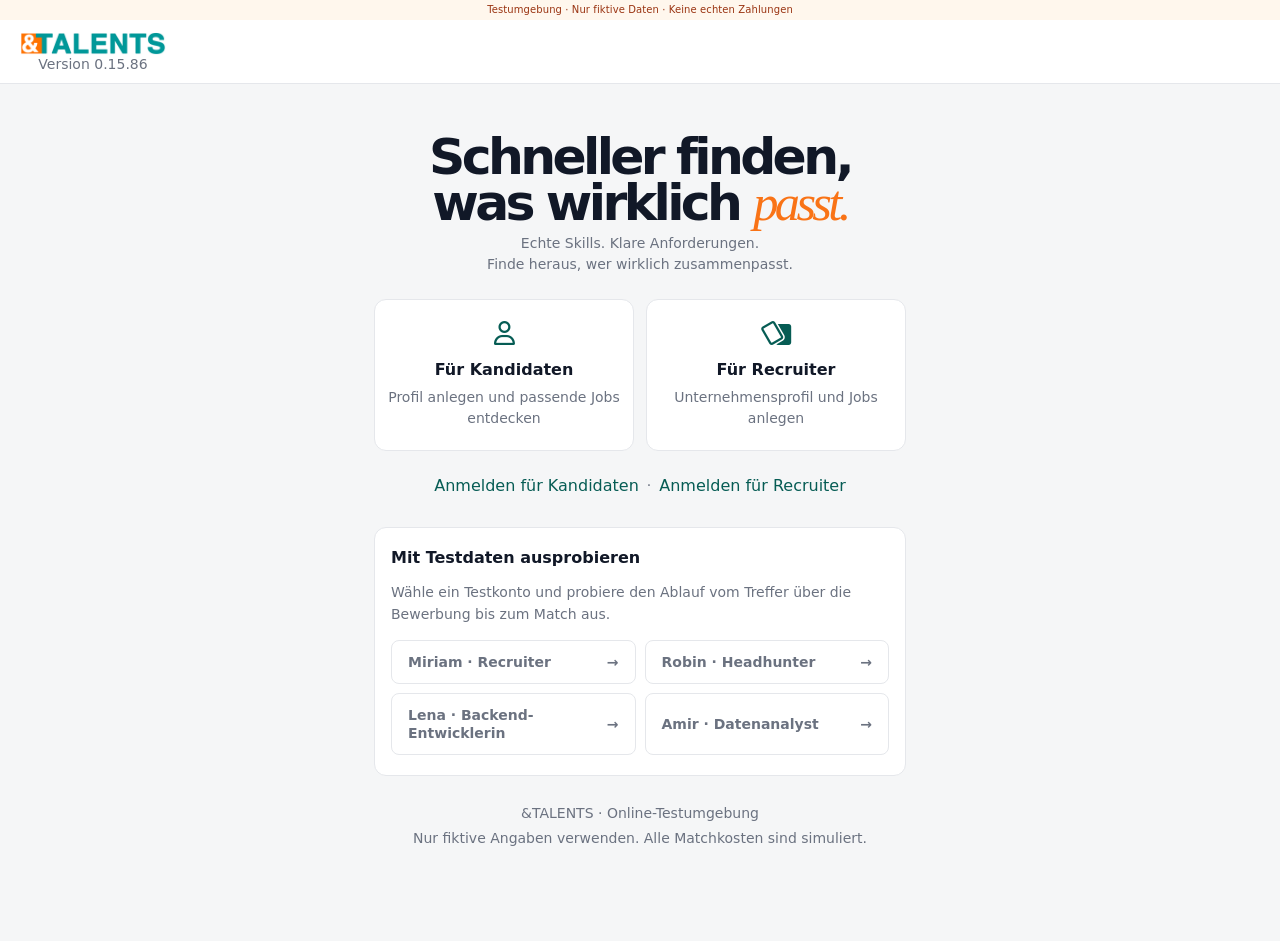
==== commit e6ce5981: "Keep recruiter feedback visible in the header" ====
--- a/index.html
+++ b/index.html
@@ -1,2 +1,2 @@
 <!doctype html>
-<html lang="de"><head><meta charset="utf-8"><meta name="viewport" content="width=device-width,initial-scale=1,viewport-fit=cover"><meta name="theme-color" content="#0da596"><meta name="description" content="&TALENTS Testumgebung – Profile, Jobs und skillbasiertes Matching."><title>&TALENTS · Testumgebung</title><link rel="icon" href="./logo.webp"><link rel="stylesheet" href="./theme-colors.css?v=0.10.1"><link rel="stylesheet" href="./theme-fonts.css?v=0.10.1"><link rel="stylesheet" href="./style.css?v=0.10.1"><link rel="stylesheet" href="./mobile.css?v=0.14"><link rel="stylesheet" href="./rebuild.css?v=0.15.85"><link rel="stylesheet" href="./responsive.css?v=0.12"><link rel="stylesheet" href="./desktop-layout.css?v=0.15.79"></head><body><div class="testbar">Testumgebung · Nur fiktive Daten · Keine echten Zahlungen</div><div id="app"><main class="loading" aria-live="polite">&TALENTS wird geladen …</main></div><div id="toast" role="status" aria-live="polite"></div><dialog id="modal"></dialog><script type="module" src="./app.js?v=0.15.85"></script></body></html>
+<html lang="de"><head><meta charset="utf-8"><meta name="viewport" content="width=device-width,initial-scale=1,viewport-fit=cover"><meta name="theme-color" content="#0da596"><meta name="description" content="&TALENTS Testumgebung – Profile, Jobs und skillbasiertes Matching."><title>&TALENTS · Testumgebung</title><link rel="icon" href="./logo.webp"><link rel="stylesheet" href="./theme-colors.css?v=0.10.1"><link rel="stylesheet" href="./theme-fonts.css?v=0.10.1"><link rel="stylesheet" href="./style.css?v=0.10.1"><link rel="stylesheet" href="./mobile.css?v=0.14"><link rel="stylesheet" href="./rebuild.css?v=0.15.86"><link rel="stylesheet" href="./responsive.css?v=0.12"><link rel="stylesheet" href="./desktop-layout.css?v=0.15.79"></head><body><div class="testbar">Testumgebung · Nur fiktive Daten · Keine echten Zahlungen</div><div id="app"><main class="loading" aria-live="polite">&TALENTS wird geladen …</main></div><div id="toast" role="status" aria-live="polite"></div><dialog id="modal"></dialog><script type="module" src="./app.js?v=0.15.86"></script></body></html>
--- a/rebuild.css
+++ b/rebuild.css
@@ -73,6 +73,17 @@
 .mobile-detail-toggle{margin:8px 0}
 .skill-overlap-notice{display:grid;gap:12px;margin:8px 0 12px}
 .skill-overlap-notice p{margin:0}
+.header .header-feedback{min-height:44px;gap:7px;white-space:nowrap;background:var(--theme-color-surface)}
+.header .header-feedback[aria-current="page"]{background:var(--theme-color-orange-soft);color:var(--theme-color-orange-ink)}
+@media (width < 960px){
+ body:has(.header-with-feedback){--ui-header-height:112px}
+ .header.header-with-feedback{height:var(--ui-header-height);grid-template-rows:60px 44px}
+ .header-feedback{grid-column:2;grid-row:2;justify-self:center}
+ .header-with-feedback .header-actions{grid-column:3;grid-row:1}
+}
+@media (min-width:960px){
+ .header-feedback{position:absolute;inset-inline-start:50%;transform:translateX(-50%)}
+}
 .recruiter-feedback{max-width:720px}
 .feedback-rating{border:0;margin:0 0 18px;padding:0;min-inline-size:0}
 .feedback-rating legend{font-weight:600;padding:0}
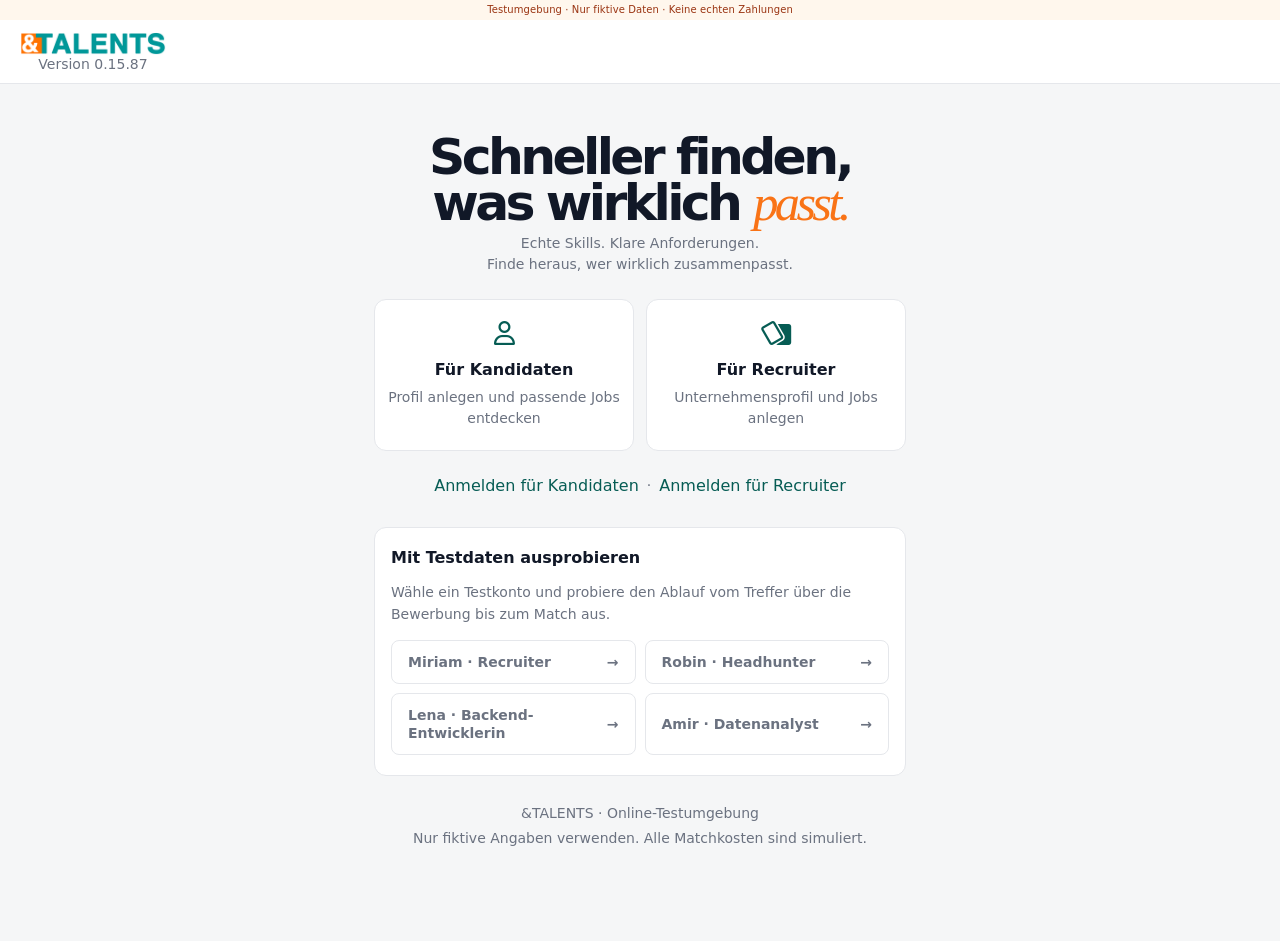
==== commit bc2179fa: "Add optional contact details to recruiter feedback" ====
--- a/index.html
+++ b/index.html
@@ -1,2 +1,2 @@
 <!doctype html>
-<html lang="de"><head><meta charset="utf-8"><meta name="viewport" content="width=device-width,initial-scale=1,viewport-fit=cover"><meta name="theme-color" content="#0da596"><meta name="description" content="&TALENTS Testumgebung – Profile, Jobs und skillbasiertes Matching."><title>&TALENTS · Testumgebung</title><link rel="icon" href="./logo.webp"><link rel="stylesheet" href="./theme-colors.css?v=0.10.1"><link rel="stylesheet" href="./theme-fonts.css?v=0.10.1"><link rel="stylesheet" href="./style.css?v=0.10.1"><link rel="stylesheet" href="./mobile.css?v=0.14"><link rel="stylesheet" href="./rebuild.css?v=0.15.86"><link rel="stylesheet" href="./responsive.css?v=0.12"><link rel="stylesheet" href="./desktop-layout.css?v=0.15.79"></head><body><div class="testbar">Testumgebung · Nur fiktive Daten · Keine echten Zahlungen</div><div id="app"><main class="loading" aria-live="polite">&TALENTS wird geladen …</main></div><div id="toast" role="status" aria-live="polite"></div><dialog id="modal"></dialog><script type="module" src="./app.js?v=0.15.86"></script></body></html>
+<html lang="de"><head><meta charset="utf-8"><meta name="viewport" content="width=device-width,initial-scale=1,viewport-fit=cover"><meta name="theme-color" content="#0da596"><meta name="description" content="&TALENTS Testumgebung – Profile, Jobs und skillbasiertes Matching."><title>&TALENTS · Testumgebung</title><link rel="icon" href="./logo.webp"><link rel="stylesheet" href="./theme-colors.css?v=0.10.1"><link rel="stylesheet" href="./theme-fonts.css?v=0.10.1"><link rel="stylesheet" href="./style.css?v=0.10.1"><link rel="stylesheet" href="./mobile.css?v=0.14"><link rel="stylesheet" href="./rebuild.css?v=0.15.86"><link rel="stylesheet" href="./responsive.css?v=0.12"><link rel="stylesheet" href="./desktop-layout.css?v=0.15.79"></head><body><div class="testbar">Testumgebung · Nur fiktive Daten · Keine echten Zahlungen</div><div id="app"><main class="loading" aria-live="polite">&TALENTS wird geladen …</main></div><div id="toast" role="status" aria-live="polite"></div><dialog id="modal"></dialog><script type="module" src="./app.js?v=0.15.87"></script></body></html>
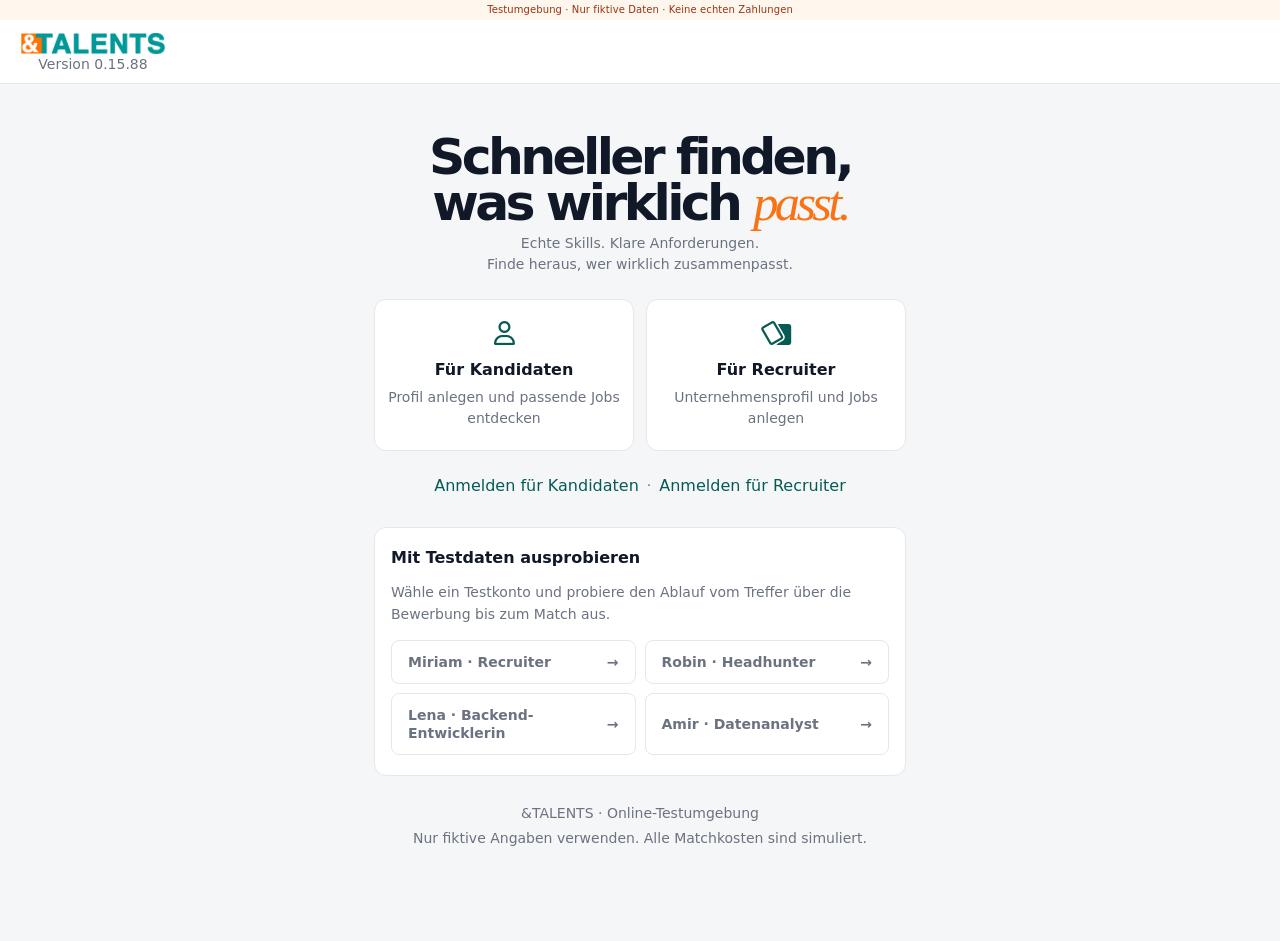
==== commit 50db8c2b: "Publish cost periods, additional skills heading and feedback requirements" ====
--- a/index.html
+++ b/index.html
@@ -1,2 +1,2 @@
 <!doctype html>
-<html lang="de"><head><meta charset="utf-8"><meta name="viewport" content="width=device-width,initial-scale=1,viewport-fit=cover"><meta name="theme-color" content="#0da596"><meta name="description" content="&TALENTS Testumgebung – Profile, Jobs und skillbasiertes Matching."><title>&TALENTS · Testumgebung</title><link rel="icon" href="./logo.webp"><link rel="stylesheet" href="./theme-colors.css?v=0.10.1"><link rel="stylesheet" href="./theme-fonts.css?v=0.10.1"><link rel="stylesheet" href="./style.css?v=0.10.1"><link rel="stylesheet" href="./mobile.css?v=0.14"><link rel="stylesheet" href="./rebuild.css?v=0.15.86"><link rel="stylesheet" href="./responsive.css?v=0.12"><link rel="stylesheet" href="./desktop-layout.css?v=0.15.79"></head><body><div class="testbar">Testumgebung · Nur fiktive Daten · Keine echten Zahlungen</div><div id="app"><main class="loading" aria-live="polite">&TALENTS wird geladen …</main></div><div id="toast" role="status" aria-live="polite"></div><dialog id="modal"></dialog><script type="module" src="./app.js?v=0.15.87"></script></body></html>
+<html lang="de"><head><meta charset="utf-8"><meta name="viewport" content="width=device-width,initial-scale=1,viewport-fit=cover"><meta name="theme-color" content="#0da596"><meta name="description" content="&TALENTS Testumgebung – Profile, Jobs und skillbasiertes Matching."><title>&TALENTS · Testumgebung</title><link rel="icon" href="./logo.webp"><link rel="stylesheet" href="./theme-colors.css?v=0.10.1"><link rel="stylesheet" href="./theme-fonts.css?v=0.10.1"><link rel="stylesheet" href="./style.css?v=0.10.1"><link rel="stylesheet" href="./mobile.css?v=0.14"><link rel="stylesheet" href="./rebuild.css?v=0.15.88"><link rel="stylesheet" href="./responsive.css?v=0.12"><link rel="stylesheet" href="./desktop-layout.css?v=0.15.79"></head><body><div class="testbar">Testumgebung · Nur fiktive Daten · Keine echten Zahlungen</div><div id="app"><main class="loading" aria-live="polite">&TALENTS wird geladen …</main></div><div id="toast" role="status" aria-live="polite"></div><dialog id="modal"></dialog><script type="module" src="./app.js?v=0.15.88"></script></body></html>
--- a/rebuild.css
+++ b/rebuild.css
@@ -221,6 +221,12 @@
 .match-comparison > .match-section-title,
 .recruiter-job-card > .match-section-title,
 .match-section-title{padding:0;margin:0 0 8px;font-size:var(--theme-font-size-16);font-weight:600;line-height:1.35}
+.match-comparison>.match-extra-title{margin-top:12px}
+.cost-period{border:0;margin:0 0 24px;padding:0;min-inline-size:0}
+.cost-period legend{font-weight:600;padding:0;margin-bottom:8px}
+.cost-period-controls{display:flex;flex-wrap:wrap;align-items:end;gap:12px}
+.cost-period-controls .field{flex:1 1 128px;max-width:200px;margin:0}
+.cost-period-actions{display:flex;flex-wrap:wrap;gap:8px}
 .match-modal-skills{margin-top:16px}
 .match-profile-documents > h3{margin-bottom:4px}
 .match-profile-documents > .document{padding-block:6px}
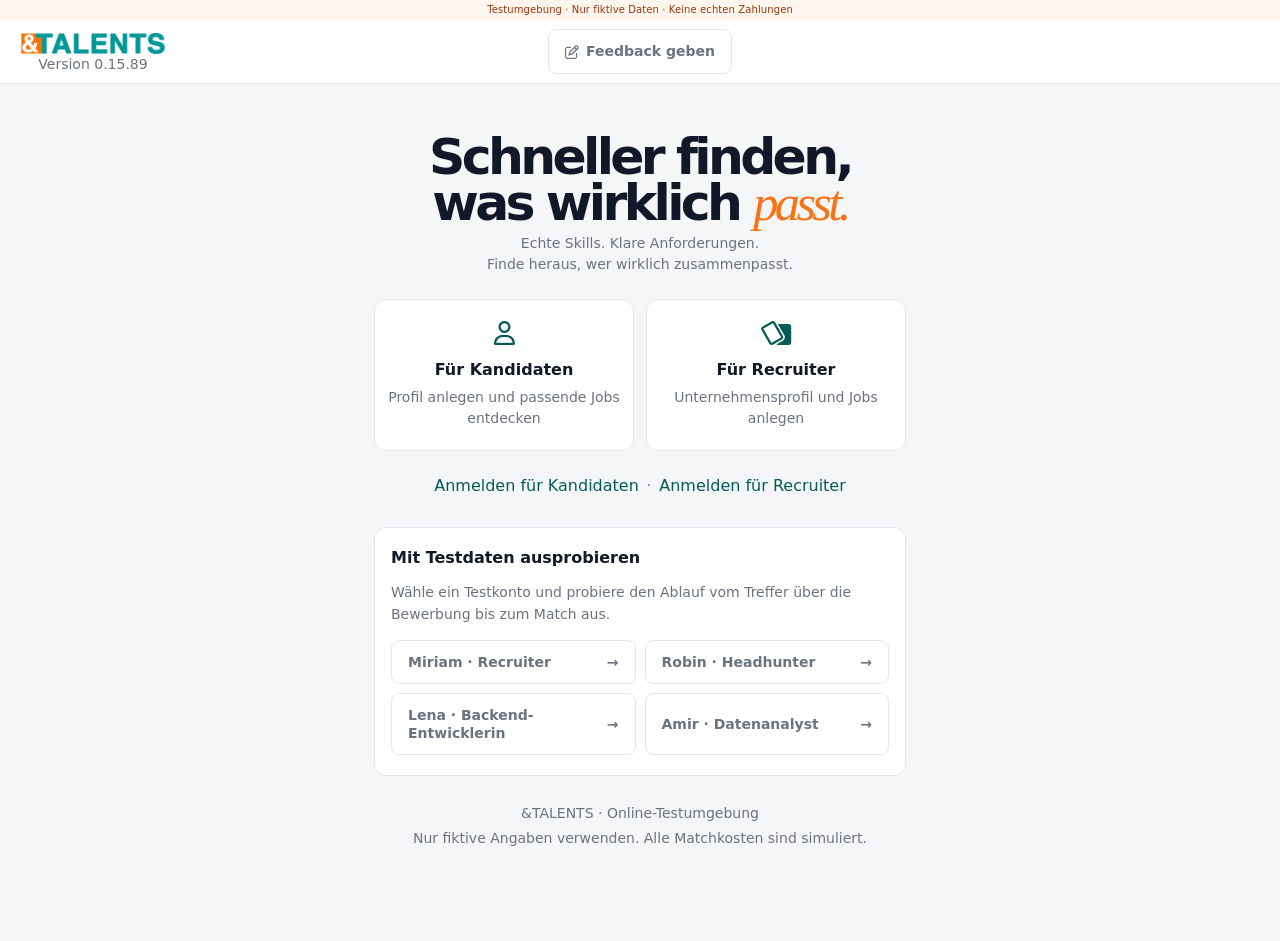
==== commit 940a7a3a: "Keep desktop navigation fixed and expose feedback on the landing page" ====
--- a/index.html
+++ b/index.html
@@ -1,2 +1,2 @@
 <!doctype html>
-<html lang="de"><head><meta charset="utf-8"><meta name="viewport" content="width=device-width,initial-scale=1,viewport-fit=cover"><meta name="theme-color" content="#0da596"><meta name="description" content="&TALENTS Testumgebung – Profile, Jobs und skillbasiertes Matching."><title>&TALENTS · Testumgebung</title><link rel="icon" href="./logo.webp"><link rel="stylesheet" href="./theme-colors.css?v=0.10.1"><link rel="stylesheet" href="./theme-fonts.css?v=0.10.1"><link rel="stylesheet" href="./style.css?v=0.10.1"><link rel="stylesheet" href="./mobile.css?v=0.14"><link rel="stylesheet" href="./rebuild.css?v=0.15.88"><link rel="stylesheet" href="./responsive.css?v=0.12"><link rel="stylesheet" href="./desktop-layout.css?v=0.15.79"></head><body><div class="testbar">Testumgebung · Nur fiktive Daten · Keine echten Zahlungen</div><div id="app"><main class="loading" aria-live="polite">&TALENTS wird geladen …</main></div><div id="toast" role="status" aria-live="polite"></div><dialog id="modal"></dialog><script type="module" src="./app.js?v=0.15.88"></script></body></html>
+<html lang="de"><head><meta charset="utf-8"><meta name="viewport" content="width=device-width,initial-scale=1,viewport-fit=cover"><meta name="theme-color" content="#0da596"><meta name="description" content="&TALENTS Testumgebung – Profile, Jobs und skillbasiertes Matching."><title>&TALENTS · Testumgebung</title><link rel="icon" href="./logo.webp"><link rel="stylesheet" href="./theme-colors.css?v=0.10.1"><link rel="stylesheet" href="./theme-fonts.css?v=0.10.1"><link rel="stylesheet" href="./style.css?v=0.10.1"><link rel="stylesheet" href="./mobile.css?v=0.14"><link rel="stylesheet" href="./rebuild.css?v=0.15.88"><link rel="stylesheet" href="./responsive.css?v=0.12"><link rel="stylesheet" href="./desktop-layout.css?v=0.15.89"></head><body><div class="testbar">Testumgebung · Nur fiktive Daten · Keine echten Zahlungen</div><div id="app"><main class="loading" aria-live="polite">&TALENTS wird geladen …</main></div><div id="toast" role="status" aria-live="polite"></div><dialog id="modal"></dialog><script type="module" src="./app.js?v=0.15.89"></script></body></html>
--- a/desktop-layout.css
+++ b/desktop-layout.css
@@ -106,8 +106,6 @@
     padding: 16px 11px;
     background: var(--theme-color-surface);
     border-inline-end: 1px solid var(--theme-color-border);
-  }
-  .desktop-shell > .desktop-nav-recruiter {
     position: sticky;
     top: var(--ui-header-height);
     align-self: start;
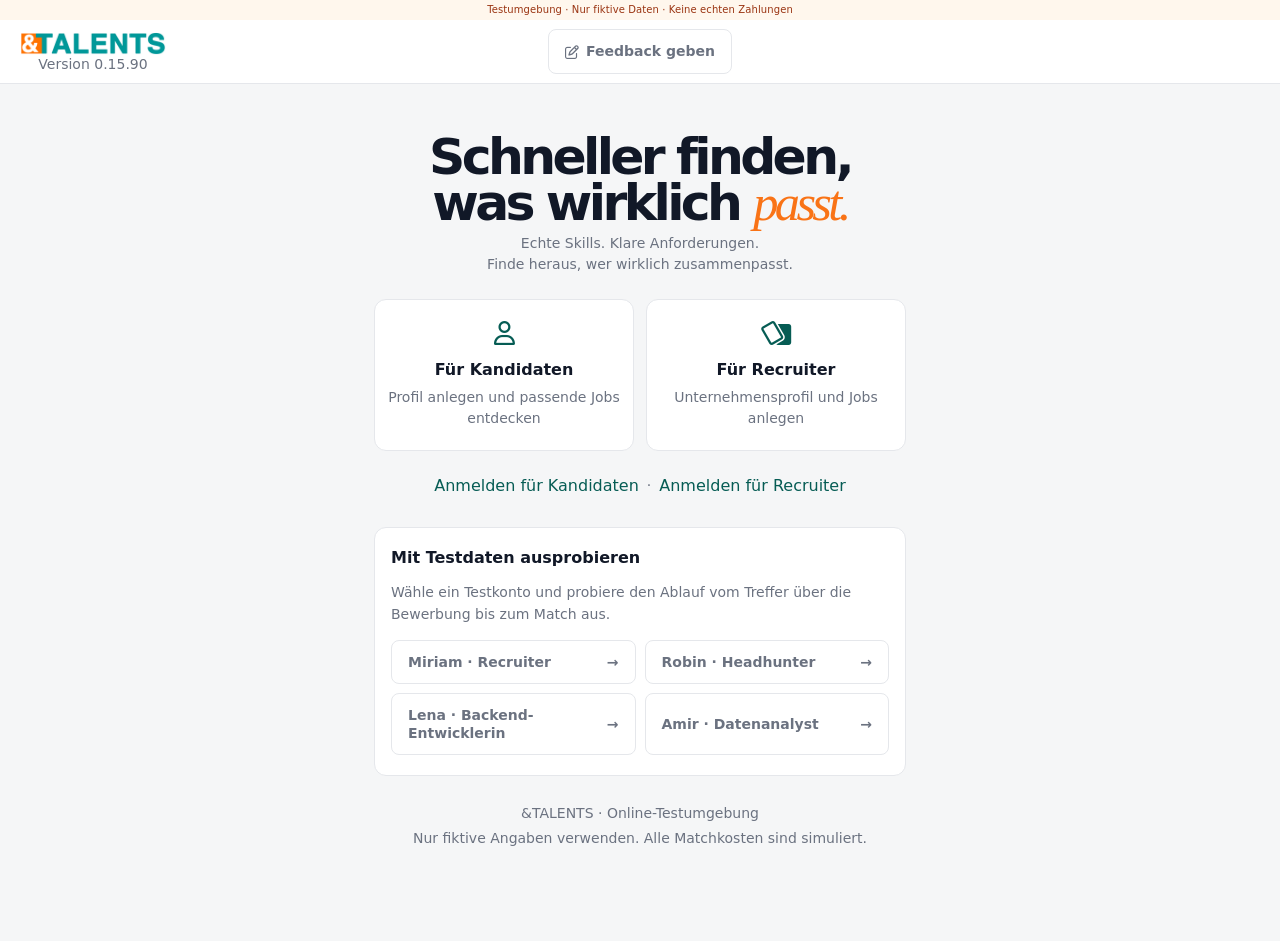
==== commit 07a22f2f: "Display Feedback on every app page" ====
--- a/index.html
+++ b/index.html
@@ -1,2 +1,2 @@
 <!doctype html>
-<html lang="de"><head><meta charset="utf-8"><meta name="viewport" content="width=device-width,initial-scale=1,viewport-fit=cover"><meta name="theme-color" content="#0da596"><meta name="description" content="&TALENTS Testumgebung – Profile, Jobs und skillbasiertes Matching."><title>&TALENTS · Testumgebung</title><link rel="icon" href="./logo.webp"><link rel="stylesheet" href="./theme-colors.css?v=0.10.1"><link rel="stylesheet" href="./theme-fonts.css?v=0.10.1"><link rel="stylesheet" href="./style.css?v=0.10.1"><link rel="stylesheet" href="./mobile.css?v=0.14"><link rel="stylesheet" href="./rebuild.css?v=0.15.88"><link rel="stylesheet" href="./responsive.css?v=0.12"><link rel="stylesheet" href="./desktop-layout.css?v=0.15.89"></head><body><div class="testbar">Testumgebung · Nur fiktive Daten · Keine echten Zahlungen</div><div id="app"><main class="loading" aria-live="polite">&TALENTS wird geladen …</main></div><div id="toast" role="status" aria-live="polite"></div><dialog id="modal"></dialog><script type="module" src="./app.js?v=0.15.89"></script></body></html>
+<html lang="de"><head><meta charset="utf-8"><meta name="viewport" content="width=device-width,initial-scale=1,viewport-fit=cover"><meta name="theme-color" content="#0da596"><meta name="description" content="&TALENTS Testumgebung – Profile, Jobs und skillbasiertes Matching."><title>&TALENTS · Testumgebung</title><link rel="icon" href="./logo.webp"><link rel="stylesheet" href="./theme-colors.css?v=0.10.1"><link rel="stylesheet" href="./theme-fonts.css?v=0.10.1"><link rel="stylesheet" href="./style.css?v=0.10.1"><link rel="stylesheet" href="./mobile.css?v=0.14"><link rel="stylesheet" href="./rebuild.css?v=0.15.90"><link rel="stylesheet" href="./responsive.css?v=0.12"><link rel="stylesheet" href="./desktop-layout.css?v=0.15.89"></head><body><div class="testbar">Testumgebung · Nur fiktive Daten · Keine echten Zahlungen</div><div id="app"><main class="loading" aria-live="polite">&TALENTS wird geladen …</main></div><div id="toast" role="status" aria-live="polite"></div><dialog id="modal"></dialog><script type="module" src="./app.js?v=0.15.90"></script></body></html>
--- a/rebuild.css
+++ b/rebuild.css
@@ -1,7 +1,7 @@
 /* Comagno shell; list comparisons follow the approved Skill Match Studio. */
 :root{--app-width:448px;--match-pass:var(--theme-color-match-pass);--match-close:var(--theme-color-match-close);--match-open:var(--theme-color-match-open);--match-extra:var(--theme-color-neutral-soft);--match-score:var(--theme-color-brand-orange)}
 input,select,textarea{font-family:inherit}.match-heading{display:grid;grid-template-columns:minmax(0,1fr) max-content;gap:12px;align-items:start}.match-heading h2,.match-heading h3{margin:0;overflow-wrap:anywhere;hyphens:auto;line-height:1.35}.match-heading .meta{margin:5px 0 0;font-size:var(--theme-font-size-12);line-height:1.5}.match-score-wrap{display:flex;flex-direction:column;align-items:center;gap:4px;flex:none;min-width:74.8px}.match-score{display:inline-flex;align-items:center;justify-content:center;min-width:74.8px;min-height:37.4px;padding:6px 12px;border-radius:999px;background:var(--match-score);color:var(--theme-color-surface);font-size:var(--theme-font-match-score);font-weight:600;white-space:nowrap;line-height:1.15;font-variant-numeric:tabular-nums}.match-score-label{font-size:var(--theme-font-match-score-label);color:var(--theme-color-muted-text);line-height:1.3}.match-overview{margin:6px 0 15px}.match-coverage{display:grid;grid-template-columns:repeat(var(--skill-columns),minmax(0,1fr));gap:4px;padding-top:21px}.match-unit{position:relative;height:10.5px;border-radius:2px;background:var(--theme-color-neutral-soft)}.match-unit.pass{background:var(--match-pass)}.match-unit.close{background:var(--match-close)}.match-unit.open{background:var(--theme-color-match-open)}.match-bar-star{position:absolute;bottom:calc(100% + 3px);left:50%;transform:translateX(-50%);display:flex}.match-star{width:16px;height:16px;flex:none;color:var(--orange);stroke:currentColor;fill:none;stroke-width:1.8;stroke-linejoin:round}.match-star.filled{fill:currentColor}.match-counts{display:flex;justify-content:space-between;gap:8px;font-size:var(--theme-font-size-12);color:var(--theme-color-muted-text);margin-top:7px}.match-counts b{color:var(--theme-color-text);font-weight:600}.match-list{list-style:none;margin:0;padding:0}.match-row{padding:6px 8px;border-bottom:1px solid var(--theme-color-surface);color:var(--theme-color-text)}.match-row.pass{background:var(--match-pass)}.match-row.close{background:var(--match-close)}.match-row.open{background:var(--match-open)}.match-row.extra{background:var(--match-extra)}.match-skill-name{display:flex;align-items:center;gap:6px;font-size:var(--theme-font-match-skill);line-height:1.4;font-weight:600}.match-skill-name>span{min-width:0;overflow-wrap:anywhere;hyphens:auto}.match-via{font-size:var(--theme-font-matched-profile-skill);font-weight:400;color:var(--theme-color-muted-text);padding-left:8px;margin-top:2px;overflow-wrap:anywhere}.match-via>span{font-size:var(--theme-font-size-11)}.match-description{padding:11px 14px;border-left:2px solid var(--match-score);border-radius:5px;background:var(--theme-color-canvas);color:var(--theme-color-muted-text);font-size:var(--theme-font-size-14);font-style:italic;line-height:1.6;overflow-wrap:anywhere}
-.swipe-page{height:calc(100dvh - 144px - env(safe-area-inset-bottom));padding:10px!important}.swipe-container{max-width:393px;height:100%;margin:0 auto}.swipe-card{display:flex;flex-direction:column;overflow:hidden}.candidate-fixed-header{padding:16px 14px 0;flex:none;background:var(--theme-color-surface);z-index:2;border-bottom:1px solid var(--theme-color-border)}.candidate-fixed-header h2{font-size:var(--theme-font-swipe-title);margin:0;line-height:1.35}.candidate-fixed-header .match-overview{margin-bottom:21px}.swipe-card .card-scroll{flex:1;min-height:0;height:auto;border-radius:0;padding:0 14px 18px;user-select:text}.swipe-card .swipe-actions{position:relative;flex:none;height:84px;padding:14px 12px;background:var(--theme-color-surface);border-top:1px solid var(--theme-color-border);border-radius:0 0 16px 16px}.swipe-card .match-description{margin-top:20px}.swipe-card .meta{margin:5px 0 0;font-size:var(--theme-font-size-12)}.location-map iframe{pointer-events:auto}.location-heading{display:flex;gap:10px;align-items:start;justify-content:space-between;margin:20px 0 10px}.location-heading h3{margin:0;font-size:var(--theme-font-size-14);white-space:nowrap}.location-heading address{font-size:var(--theme-font-size-11);font-style:normal;color:var(--theme-color-muted-text);text-align:right}.location-map a{display:block;padding:10px;font-size:var(--theme-font-size-12)}.application-card{padding:0;overflow:hidden;border:1px solid var(--theme-color-border);border-radius:12px;background:var(--theme-color-surface);box-shadow:none;position:relative}.application-job-context{padding:14px 12px;background:var(--theme-color-canvas);border-bottom:1px solid var(--theme-color-border)}.application-job-context small{font-size:var(--theme-font-size-11)}.application-job-context h3{font-size:var(--theme-font-size-16);margin:4px 0;line-height:1.4;overflow-wrap:anywhere}.application-main{padding:14px 12px}.application-main .match-heading h3{font-size:var(--theme-font-size-21)}.application-actions{display:flex;gap:8px;flex-wrap:wrap;padding:12px;border-top:1px solid var(--theme-color-border)}.application-actions .btn{flex:1;min-width:0;justify-content:center;font-size:var(--theme-font-size-12);white-space:nowrap;min-height:46px;padding:10px}.application-card .result-dates{margin-top:8px;padding-top:10px}.application-card .result-title:after{display:none}.job-card .match-heading h3{font-size:var(--theme-font-size-19)}.job-card .card-footer{margin-top:16px}.match-profile-button{margin-top:14px;width:100%}.form-back{display:inline-flex;margin-top:18px;font-size:var(--theme-font-size-13)}.selected-skill-row{display:grid;grid-template-columns:36px minmax(0,1fr) 36px;gap:6px;align-items:center;padding:5px 4px;border-bottom:1px solid var(--theme-color-surface);background:var(--match-pass)}.selected-skill-row>span{font-size:var(--theme-font-size-14);font-weight:600;overflow-wrap:anywhere}.selected-skill-row button{min-height:36px;background:transparent;border:0;border-radius:5px;color:var(--theme-color-muted-text)}.selected-skill-row .top-skill-toggle[aria-pressed=true]{background:var(--theme-color-orange-soft);color:var(--theme-color-brand-orange)}.selected-skill-row .remove-skill{font-size:var(--theme-font-size-22)}.selected-skill-list{list-style:none;padding:0;margin:8px 0}.profile-skills-link{display:block;margin-top:12px}.experience-row{border:1px solid var(--theme-color-border);border-radius:8px;padding:14px;margin:14px 0}.experience-row h3{margin-bottom:12px}.experience-row .row{flex-wrap:wrap}.experience-row label.field{margin-bottom:12px}.experience-row .current-job{display:flex;gap:8px;align-items:center;font-size:var(--theme-font-size-13)}.current-job input{width:18px;min-height:18px}.field-error{color:var(--theme-color-field-error);font-size:var(--theme-font-size-12)}.status-pill{display:inline-block;padding:5px 9px;border-radius:6px;background:var(--theme-color-match-close);color:var(--theme-color-green-ink);font-size:var(--theme-font-size-12)}.status-pill.rejected,.status-pill.closed{background:var(--theme-color-match-open);color:var(--theme-color-field-error)}.dashboard-stat-link{display:block;color:inherit}.dashboard-stat-link:hover{text-decoration:none}.history-toggle{display:flex;align-items:center;gap:8px;font-size:var(--theme-font-size-13);margin:14px 0}.history-toggle input{width:18px;min-height:18px}.legal-copy{font-size:var(--theme-font-size-13);line-height:1.7}.legal-copy h3{margin-top:24px}.onboarding-recruiter form[data-form=account]{border:1px solid var(--theme-color-border);border-radius:12px;padding:16px}.guest-header .brand{transform:none}.guest-header{grid-template-columns:36px minmax(0,1fr) 36px}.draft-note{font-size:var(--theme-font-size-12);color:var(--theme-color-muted-text)}.counter{pointer-events:auto}.counter:focus-visible{outline:3px solid var(--theme-color-brand-orange)}.job-state-row{display:flex;align-items:center;gap:10px;margin:16px 0}.job-state-row select{flex:1}.job-status{font-size:var(--theme-font-size-12);color:var(--theme-color-muted-text)}.modal-body{max-height:calc(100dvh - 80px);overflow:auto}.empty .btn{margin-top:10px}.match-explanation{font-size:var(--theme-font-size-12);color:var(--theme-color-muted-text)}.form-actions{display:flex;gap:8px;flex-wrap:wrap}.form-actions .btn{flex:1;min-width:120px}input[readonly]{background:var(--theme-color-canvas)}.profile-contacts{padding:14px;border:1px solid var(--theme-color-match-pass);background:var(--theme-color-teal-soft);border-radius:8px;overflow-wrap:anywhere}.profile-experience{border-left:2px solid var(--theme-color-brand-teal);padding-left:12px;margin:18px 0}.profile-experience h3{margin-bottom:5px}.profile-experience p{margin:5px 0;font-size:var(--theme-font-size-13)}
+.swipe-page{height:calc(100dvh - var(--ui-header-height) - 20px - var(--ui-nav-height));padding:10px!important}.swipe-container{max-width:393px;height:100%;margin:0 auto}.swipe-card{display:flex;flex-direction:column;overflow:hidden}.candidate-fixed-header{padding:16px 14px 0;flex:none;background:var(--theme-color-surface);z-index:2;border-bottom:1px solid var(--theme-color-border)}.candidate-fixed-header h2{font-size:var(--theme-font-swipe-title);margin:0;line-height:1.35}.candidate-fixed-header .match-overview{margin-bottom:21px}.swipe-card .card-scroll{flex:1;min-height:0;height:auto;border-radius:0;padding:0 14px 18px;user-select:text}.swipe-card .swipe-actions{position:relative;flex:none;height:84px;padding:14px 12px;background:var(--theme-color-surface);border-top:1px solid var(--theme-color-border);border-radius:0 0 16px 16px}.swipe-card .match-description{margin-top:20px}.swipe-card .meta{margin:5px 0 0;font-size:var(--theme-font-size-12)}.location-map iframe{pointer-events:auto}.location-heading{display:flex;gap:10px;align-items:start;justify-content:space-between;margin:20px 0 10px}.location-heading h3{margin:0;font-size:var(--theme-font-size-14);white-space:nowrap}.location-heading address{font-size:var(--theme-font-size-11);font-style:normal;color:var(--theme-color-muted-text);text-align:right}.location-map a{display:block;padding:10px;font-size:var(--theme-font-size-12)}.application-card{padding:0;overflow:hidden;border:1px solid var(--theme-color-border);border-radius:12px;background:var(--theme-color-surface);box-shadow:none;position:relative}.application-job-context{padding:14px 12px;background:var(--theme-color-canvas);border-bottom:1px solid var(--theme-color-border)}.application-job-context small{font-size:var(--theme-font-size-11)}.application-job-context h3{font-size:var(--theme-font-size-16);margin:4px 0;line-height:1.4;overflow-wrap:anywhere}.application-main{padding:14px 12px}.application-main .match-heading h3{font-size:var(--theme-font-size-21)}.application-actions{display:flex;gap:8px;flex-wrap:wrap;padding:12px;border-top:1px solid var(--theme-color-border)}.application-actions .btn{flex:1;min-width:0;justify-content:center;font-size:var(--theme-font-size-12);white-space:nowrap;min-height:46px;padding:10px}.application-card .result-dates{margin-top:8px;padding-top:10px}.application-card .result-title:after{display:none}.job-card .match-heading h3{font-size:var(--theme-font-size-19)}.job-card .card-footer{margin-top:16px}.match-profile-button{margin-top:14px;width:100%}.form-back{display:inline-flex;margin-top:18px;font-size:var(--theme-font-size-13)}.selected-skill-row{display:grid;grid-template-columns:36px minmax(0,1fr) 36px;gap:6px;align-items:center;padding:5px 4px;border-bottom:1px solid var(--theme-color-surface);background:var(--match-pass)}.selected-skill-row>span{font-size:var(--theme-font-size-14);font-weight:600;overflow-wrap:anywhere}.selected-skill-row button{min-height:36px;background:transparent;border:0;border-radius:5px;color:var(--theme-color-muted-text)}.selected-skill-row .top-skill-toggle[aria-pressed=true]{background:var(--theme-color-orange-soft);color:var(--theme-color-brand-orange)}.selected-skill-row .remove-skill{font-size:var(--theme-font-size-22)}.selected-skill-list{list-style:none;padding:0;margin:8px 0}.profile-skills-link{display:block;margin-top:12px}.experience-row{border:1px solid var(--theme-color-border);border-radius:8px;padding:14px;margin:14px 0}.experience-row h3{margin-bottom:12px}.experience-row .row{flex-wrap:wrap}.experience-row label.field{margin-bottom:12px}.experience-row .current-job{display:flex;gap:8px;align-items:center;font-size:var(--theme-font-size-13)}.current-job input{width:18px;min-height:18px}.field-error{color:var(--theme-color-field-error);font-size:var(--theme-font-size-12)}.status-pill{display:inline-block;padding:5px 9px;border-radius:6px;background:var(--theme-color-match-close);color:var(--theme-color-green-ink);font-size:var(--theme-font-size-12)}.status-pill.rejected,.status-pill.closed{background:var(--theme-color-match-open);color:var(--theme-color-field-error)}.dashboard-stat-link{display:block;color:inherit}.dashboard-stat-link:hover{text-decoration:none}.history-toggle{display:flex;align-items:center;gap:8px;font-size:var(--theme-font-size-13);margin:14px 0}.history-toggle input{width:18px;min-height:18px}.legal-copy{font-size:var(--theme-font-size-13);line-height:1.7}.legal-copy h3{margin-top:24px}.onboarding-recruiter form[data-form=account]{border:1px solid var(--theme-color-border);border-radius:12px;padding:16px}.guest-header .brand{transform:none}.guest-header{grid-template-columns:36px minmax(0,1fr) 36px}.draft-note{font-size:var(--theme-font-size-12);color:var(--theme-color-muted-text)}.counter{pointer-events:auto}.counter:focus-visible{outline:3px solid var(--theme-color-brand-orange)}.job-state-row{display:flex;align-items:center;gap:10px;margin:16px 0}.job-state-row select{flex:1}.job-status{font-size:var(--theme-font-size-12);color:var(--theme-color-muted-text)}.modal-body{max-height:calc(100dvh - 80px);overflow:auto}.empty .btn{margin-top:10px}.match-explanation{font-size:var(--theme-font-size-12);color:var(--theme-color-muted-text)}.form-actions{display:flex;gap:8px;flex-wrap:wrap}.form-actions .btn{flex:1;min-width:120px}input[readonly]{background:var(--theme-color-canvas)}.profile-contacts{padding:14px;border:1px solid var(--theme-color-match-pass);background:var(--theme-color-teal-soft);border-radius:8px;overflow-wrap:anywhere}.profile-experience{border-left:2px solid var(--theme-color-brand-teal);padding-left:12px;margin:18px 0}.profile-experience h3{margin-bottom:5px}.profile-experience p{margin:5px 0;font-size:var(--theme-font-size-13)}
 @media(max-width:360px){.candidate-fixed-header{padding:12px 10px 0}.candidate-fixed-header h2{font-size:var(--theme-font-swipe-title-compact)}.match-heading{gap:8px}.swipe-card .card-scroll{padding-inline:10px}.match-skill-name{font-size:var(--theme-font-match-skill-compact)}.match-via{font-size:var(--theme-font-size-12)}.match-counts{font-size:var(--theme-font-size-11)}.application-actions{padding:10px;gap:6px}.application-main .match-heading h3{font-size:var(--theme-font-size-18)}.header .brand{transform:none}.header{grid-template-columns:30px minmax(0,1fr) 90px}.guest-header{grid-template-columns:30px minmax(0,1fr) 30px}}
 
 .password-rules,.intro,.hint,.footer-note{color:var(--theme-color-muted-text)}.password-rules li{color:var(--theme-color-muted-text)}.text-link{border:0;background:transparent;color:var(--theme-color-teal-ink);padding:0;text-decoration:underline;font:inherit}.text-link:hover{color:var(--theme-color-teal-ink)}
@@ -21,7 +21,7 @@
 
 /* Shared components, version 0.5. Keep the existing mobile canvas and palette. */
 :root{--ui-card-radius:12px;--ui-control-radius:8px;--ui-card-border:var(--theme-color-border);--ui-text:var(--theme-color-text);--ui-secondary-text:var(--theme-color-muted-text);--ui-header-height:64px;--ui-nav-height:calc(60px + env(safe-area-inset-bottom))}
-html{scroll-padding-top:124px}main,dialog{overflow-wrap:anywhere}input,select,textarea{min-width:0;max-width:100%;font-family:inherit;border-radius:var(--ui-control-radius)}
+html{scroll-padding-top:calc(var(--ui-header-height) + 60px)}main,dialog{overflow-wrap:anywhere}input,select,textarea{min-width:0;max-width:100%;font-family:inherit;border-radius:var(--ui-control-radius)}
 .cols,.user-summary{grid-template-columns:repeat(2,minmax(0,1fr))}.row>*,.match-heading>*,.profile-sections>*,.cards>*{min-width:0}
 .btn{max-width:100%;min-width:0;border-radius:var(--ui-control-radius);background:var(--orange);color:var(--theme-color-surface);white-space:normal;overflow-wrap:anywhere;text-align:center}
 .btn:hover,.btn.orange:hover{background:color-mix(in srgb, var(--theme-color-brand-orange) 85%, var(--theme-color-text));color:var(--theme-color-surface)}.btn.secondary:hover{background:var(--theme-color-canvas);color:var(--theme-color-muted-text)}.btn.danger:hover{background:var(--theme-color-match-open);color:var(--theme-color-field-error)}
@@ -41,7 +41,7 @@
 .modal-body p,.profile-experience strong,.contact,.company,.job-company-meta{overflow-wrap:anywhere}.match-counts{flex-wrap:wrap}.location-heading{flex-wrap:wrap}.location-heading address{flex:1 1 140px;overflow-wrap:anywhere}
 .welcome>.row{flex-wrap:wrap}.steps{gap:8px}.step{flex-shrink:0}.step-line{flex:0 1 48px;min-width:16px}
 @media(max-width:400px){.experience-row .cols{grid-template-columns:minmax(0,1fr)}}
-@media(max-height:600px){.swipe-page{height:auto;min-height:calc(100dvh - 144px);overflow:visible;padding-bottom:calc(var(--ui-nav-height) + 12px)!important}.swipe-container,.swipe-card{height:auto}.swipe-card .card-scroll{overflow:visible;flex:none}.swipe-card .swipe-actions{position:relative}.swipe-container>.empty{min-height:220px}}
+@media(max-height:600px){.swipe-page{height:auto;min-height:calc(100dvh - var(--ui-header-height) - 20px - var(--ui-nav-height));overflow:visible;padding-bottom:calc(var(--ui-nav-height) + 12px)!important}.swipe-container,.swipe-card{height:auto}.swipe-card .card-scroll{overflow:visible;flex:none}.swipe-card .swipe-actions{position:relative}.swipe-container>.empty{min-height:220px}}
 
 .top-skill-toggle .match-star,.hint .match-star{vertical-align:middle}
 .search-results .result.selected{background:var(--match-pass);color:var(--theme-color-text);cursor:pointer}
@@ -76,10 +76,10 @@
 .header .header-feedback{min-height:44px;gap:7px;white-space:nowrap;background:var(--theme-color-surface)}
 .header .header-feedback[aria-current="page"]{background:var(--theme-color-orange-soft);color:var(--theme-color-orange-ink)}
 @media (width < 960px){
- body:has(.header-with-feedback){--ui-header-height:112px}
- .header.header-with-feedback{height:var(--ui-header-height);grid-template-rows:60px 44px}
+ :root{--ui-header-height:112px}
+ .header{height:var(--ui-header-height);grid-template-rows:60px 44px}
  .header-feedback{grid-column:2;grid-row:2;justify-self:center}
- .header-with-feedback .header-actions{grid-column:3;grid-row:1}
+ .header-actions{grid-column:3;grid-row:1}
 }
 @media (min-width:960px){
  .header-feedback{position:absolute;inset-inline-start:50%;transform:translateX(-50%)}
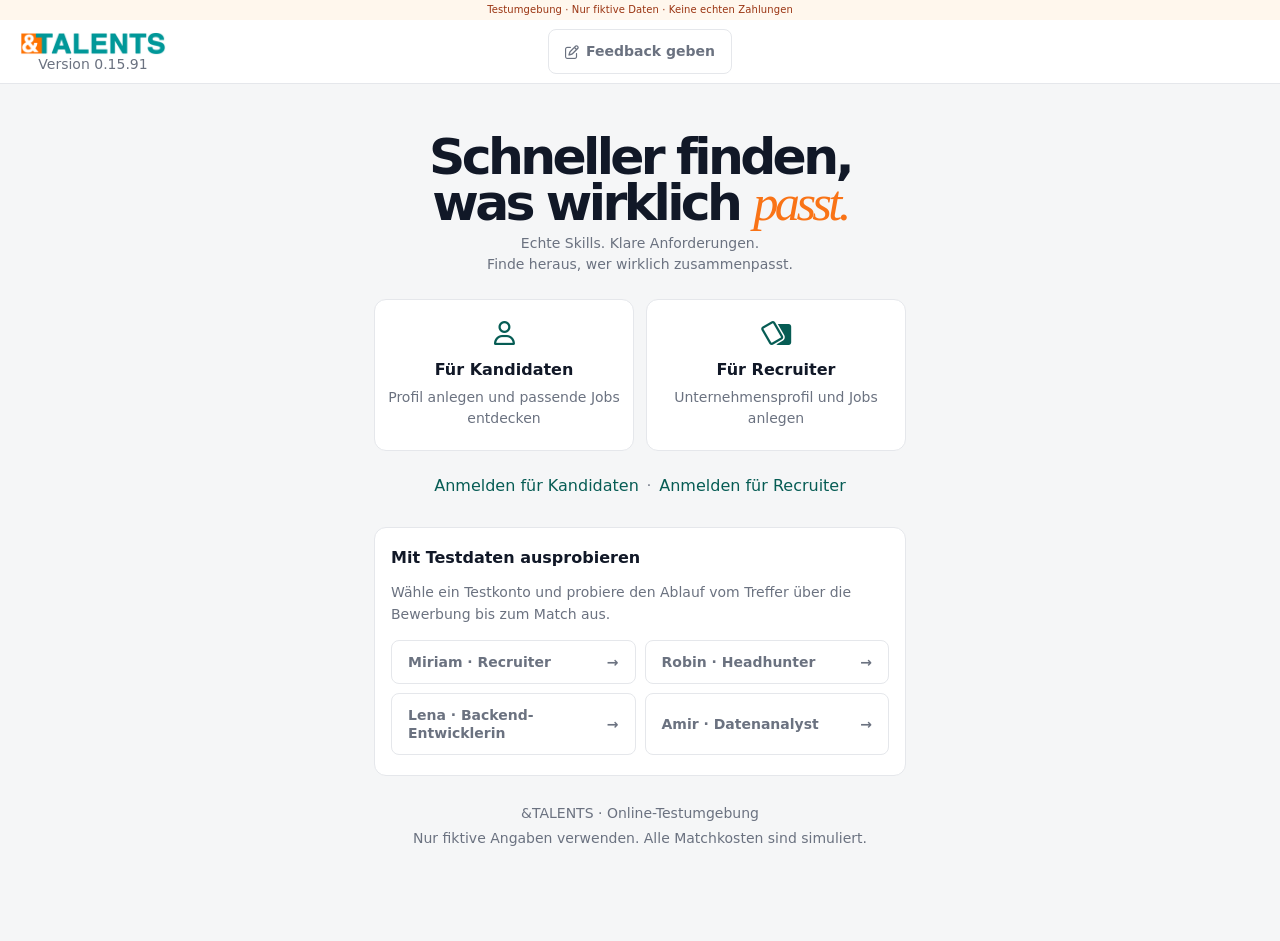
==== commit 269ab164: "Update recruiter feedback with yes-or-no questions" ====
--- a/index.html
+++ b/index.html
@@ -1,2 +1,2 @@
 <!doctype html>
-<html lang="de"><head><meta charset="utf-8"><meta name="viewport" content="width=device-width,initial-scale=1,viewport-fit=cover"><meta name="theme-color" content="#0da596"><meta name="description" content="&TALENTS Testumgebung – Profile, Jobs und skillbasiertes Matching."><title>&TALENTS · Testumgebung</title><link rel="icon" href="./logo.webp"><link rel="stylesheet" href="./theme-colors.css?v=0.10.1"><link rel="stylesheet" href="./theme-fonts.css?v=0.10.1"><link rel="stylesheet" href="./style.css?v=0.10.1"><link rel="stylesheet" href="./mobile.css?v=0.14"><link rel="stylesheet" href="./rebuild.css?v=0.15.90"><link rel="stylesheet" href="./responsive.css?v=0.12"><link rel="stylesheet" href="./desktop-layout.css?v=0.15.89"></head><body><div class="testbar">Testumgebung · Nur fiktive Daten · Keine echten Zahlungen</div><div id="app"><main class="loading" aria-live="polite">&TALENTS wird geladen …</main></div><div id="toast" role="status" aria-live="polite"></div><dialog id="modal"></dialog><script type="module" src="./app.js?v=0.15.90"></script></body></html>
+<html lang="de"><head><meta charset="utf-8"><meta name="viewport" content="width=device-width,initial-scale=1,viewport-fit=cover"><meta name="theme-color" content="#0da596"><meta name="description" content="&TALENTS Testumgebung – Profile, Jobs und skillbasiertes Matching."><title>&TALENTS · Testumgebung</title><link rel="icon" href="./logo.webp"><link rel="stylesheet" href="./theme-colors.css?v=0.10.1"><link rel="stylesheet" href="./theme-fonts.css?v=0.10.1"><link rel="stylesheet" href="./style.css?v=0.10.1"><link rel="stylesheet" href="./mobile.css?v=0.14"><link rel="stylesheet" href="./rebuild.css?v=0.15.91"><link rel="stylesheet" href="./responsive.css?v=0.12"><link rel="stylesheet" href="./desktop-layout.css?v=0.15.89"></head><body><div class="testbar">Testumgebung · Nur fiktive Daten · Keine echten Zahlungen</div><div id="app"><main class="loading" aria-live="polite">&TALENTS wird geladen …</main></div><div id="toast" role="status" aria-live="polite"></div><dialog id="modal"></dialog><script type="module" src="./app.js?v=0.15.91"></script></body></html>
--- a/rebuild.css
+++ b/rebuild.css
@@ -95,6 +95,9 @@
 .feedback-rating-options input:focus-visible+span{outline:2px solid currentColor;outline-offset:2px}
 .feedback-rating-options input:checked:focus-visible+span{outline-color:var(--teal)}
 @media(min-width:1024px){.feedback-rating-options{grid-template-columns:repeat(10,minmax(0,1fr))}}
+.feedback-rating-options.feedback-yes-no{grid-template-columns:repeat(2,minmax(0,1fr));max-width:200px;margin-top:8px}
+.feedback-question .field{margin:12px 0 0}
+.recruiter-feedback [data-feedback-choice-error]:empty{display:none}
 .currency-symbol{color:inherit;font-weight:600;line-height:1}
 .page-title>.currency-symbol{color:var(--theme-color-brand-orange)}
 .counter[hidden],.availability-rail:has(> .counter[hidden]),.job-count:has(> .counter[hidden]){display:none}
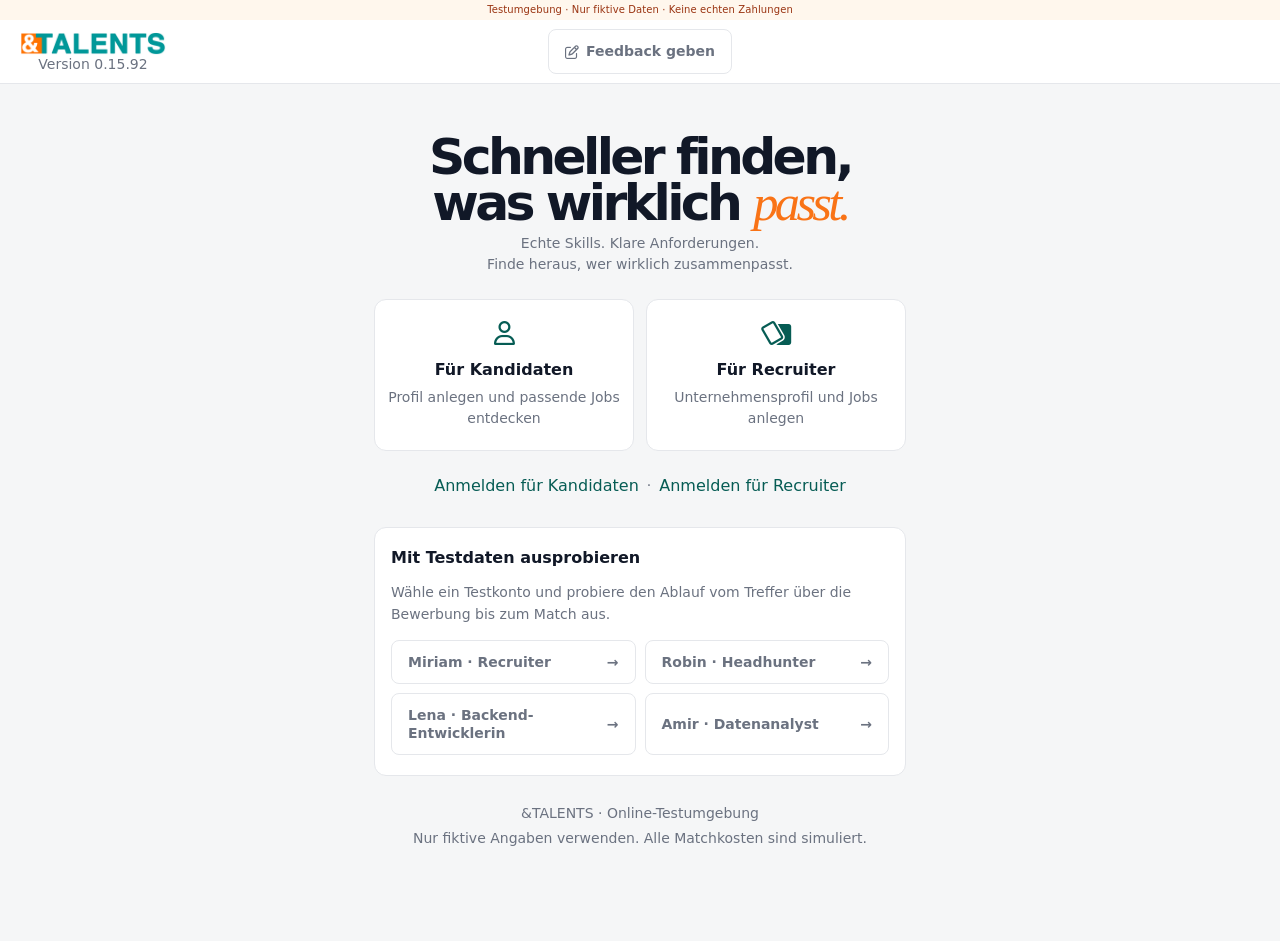
==== commit 43294b4e: "Update the second recruiter feedback question" ====
--- a/index.html
+++ b/index.html
@@ -1,2 +1,2 @@
 <!doctype html>
-<html lang="de"><head><meta charset="utf-8"><meta name="viewport" content="width=device-width,initial-scale=1,viewport-fit=cover"><meta name="theme-color" content="#0da596"><meta name="description" content="&TALENTS Testumgebung – Profile, Jobs und skillbasiertes Matching."><title>&TALENTS · Testumgebung</title><link rel="icon" href="./logo.webp"><link rel="stylesheet" href="./theme-colors.css?v=0.10.1"><link rel="stylesheet" href="./theme-fonts.css?v=0.10.1"><link rel="stylesheet" href="./style.css?v=0.10.1"><link rel="stylesheet" href="./mobile.css?v=0.14"><link rel="stylesheet" href="./rebuild.css?v=0.15.91"><link rel="stylesheet" href="./responsive.css?v=0.12"><link rel="stylesheet" href="./desktop-layout.css?v=0.15.89"></head><body><div class="testbar">Testumgebung · Nur fiktive Daten · Keine echten Zahlungen</div><div id="app"><main class="loading" aria-live="polite">&TALENTS wird geladen …</main></div><div id="toast" role="status" aria-live="polite"></div><dialog id="modal"></dialog><script type="module" src="./app.js?v=0.15.91"></script></body></html>
+<html lang="de"><head><meta charset="utf-8"><meta name="viewport" content="width=device-width,initial-scale=1,viewport-fit=cover"><meta name="theme-color" content="#0da596"><meta name="description" content="&TALENTS Testumgebung – Profile, Jobs und skillbasiertes Matching."><title>&TALENTS · Testumgebung</title><link rel="icon" href="./logo.webp"><link rel="stylesheet" href="./theme-colors.css?v=0.10.1"><link rel="stylesheet" href="./theme-fonts.css?v=0.10.1"><link rel="stylesheet" href="./style.css?v=0.10.1"><link rel="stylesheet" href="./mobile.css?v=0.14"><link rel="stylesheet" href="./rebuild.css?v=0.15.91"><link rel="stylesheet" href="./responsive.css?v=0.12"><link rel="stylesheet" href="./desktop-layout.css?v=0.15.89"></head><body><div class="testbar">Testumgebung · Nur fiktive Daten · Keine echten Zahlungen</div><div id="app"><main class="loading" aria-live="polite">&TALENTS wird geladen …</main></div><div id="toast" role="status" aria-live="polite"></div><dialog id="modal"></dialog><script type="module" src="./app.js?v=0.15.92"></script></body></html>
